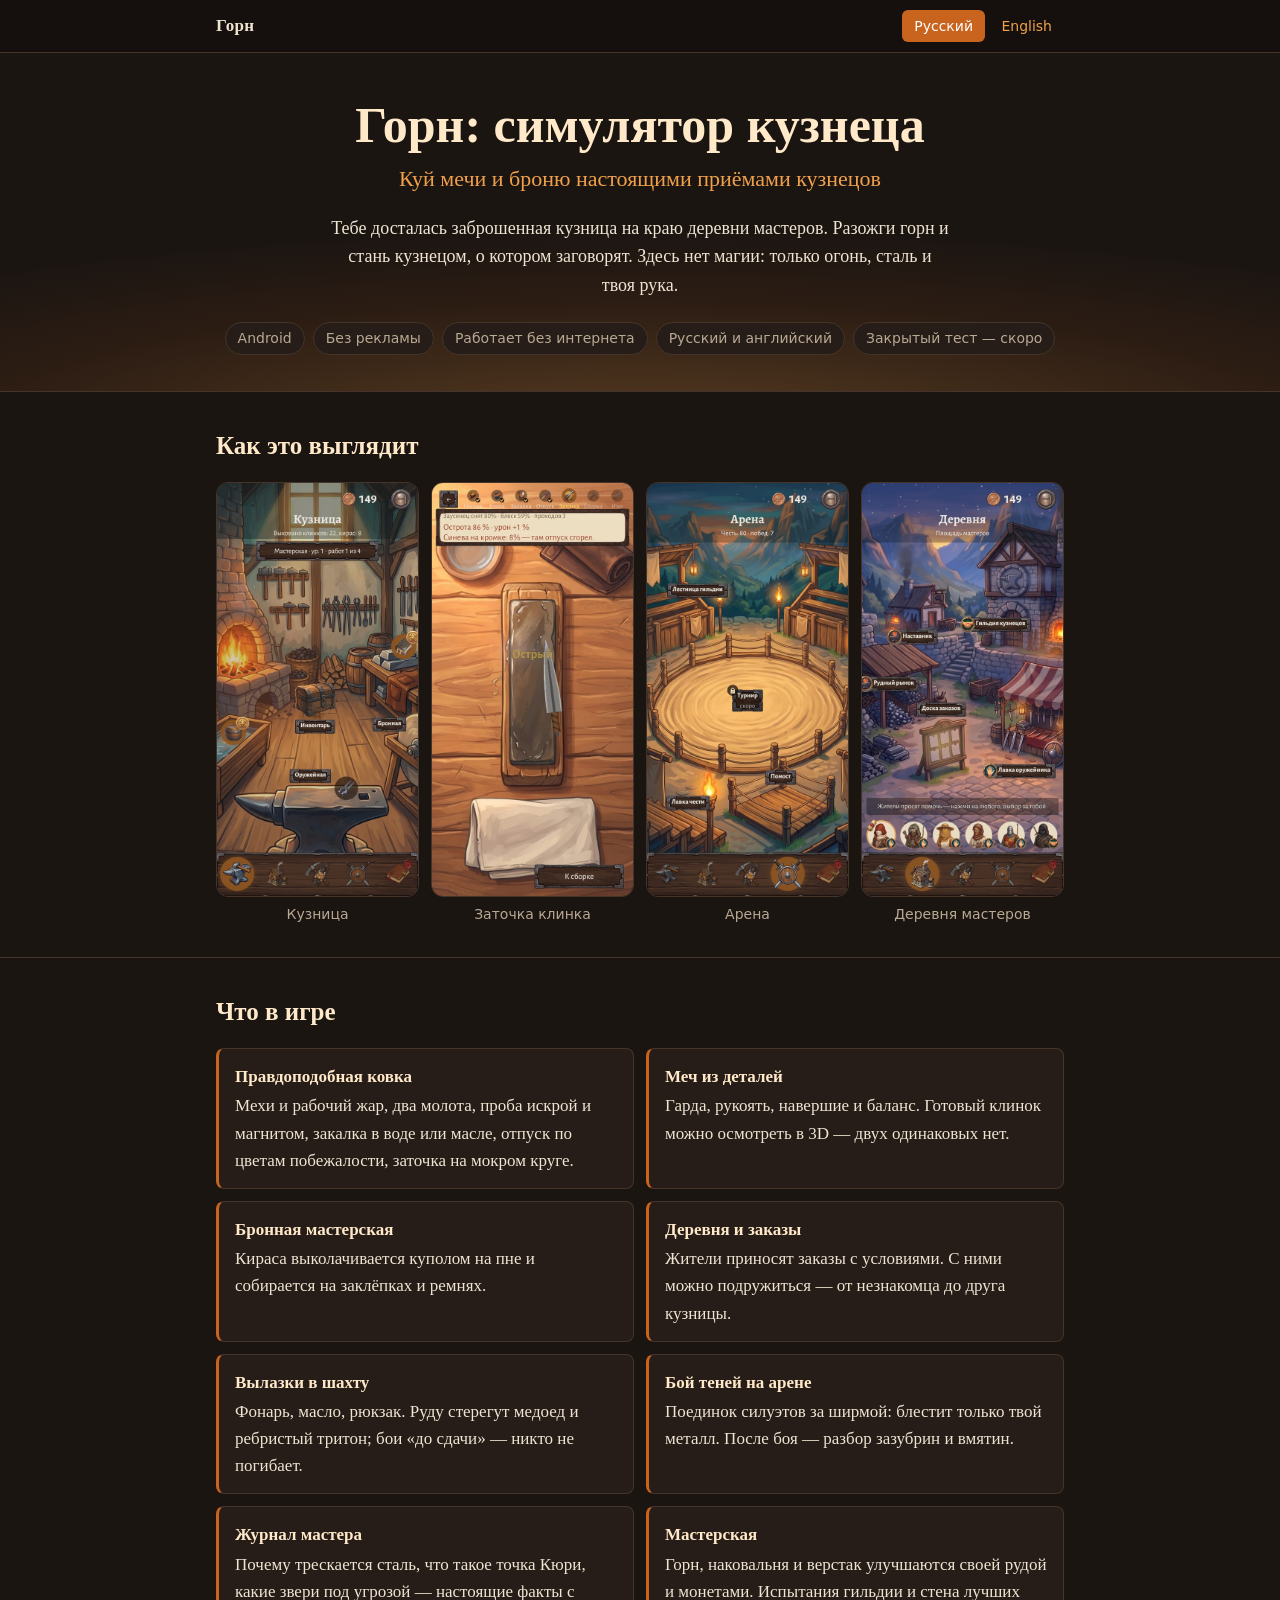
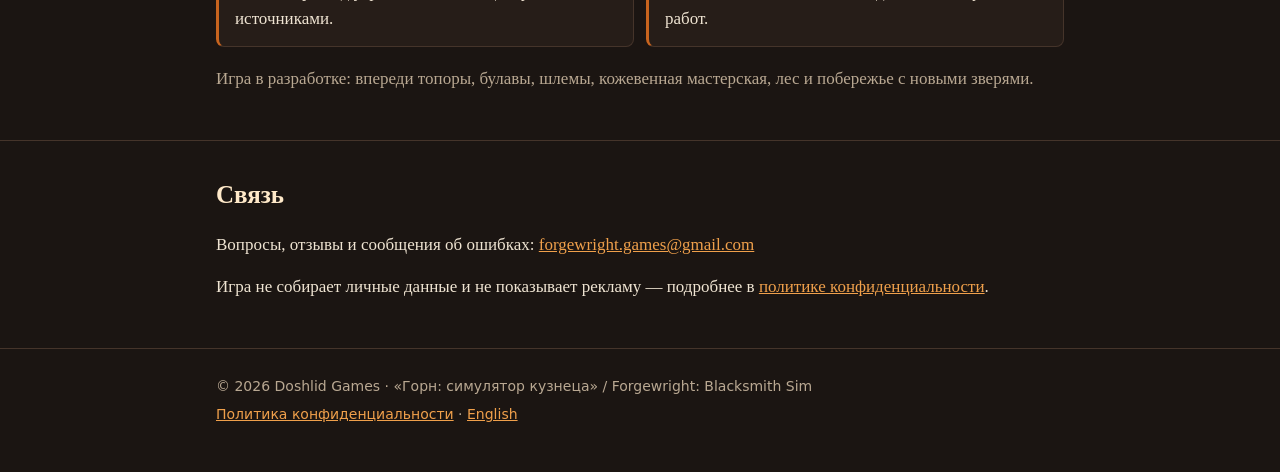
==== index.html @ cf4591f7 "Сайт игры «Горн: симулятор кузнеца»: об игре и политика конфиденциальности (ru, en)" ====
<!doctype html>
<html lang="ru">
<head>
<meta charset="utf-8">
<meta name="viewport" content="width=device-width, initial-scale=1">
<title>Горн: симулятор кузнеца</title>
<meta name="description" content="Куй мечи и броню настоящими приёмами кузнецов: закалка, заточка, шахта, арена.">
<link rel="alternate" hreflang="en" href="en/">
<link rel="stylesheet" href="style.css">
</head>
<body>

<header class="top">
  <div class="wrap">
    <a class="brand" href="./">Горн</a>
    <nav class="lang" aria-label="Язык"><span>Русский</span> <a href="en/" lang="en">English</a></nav>
  </div>
</header>

<main>
  <div class="hero">
    <div class="wrap">
      <h1>Горн: симулятор кузнеца</h1>
      <p class="sub">Куй мечи и броню настоящими приёмами кузнецов</p>
      <p class="lead">Тебе досталась заброшенная кузница на краю деревни мастеров. Разожги горн и стань кузнецом,
        о котором заговорят. Здесь нет магии: только огонь, сталь и твоя рука.</p>
      <ul class="badges">
        <li>Android</li>
        <li>Без рекламы</li>
        <li>Работает без интернета</li>
        <li>Русский и английский</li>
        <li>Закрытый тест — скоро</li>
      </ul>
    </div>
  </div>

  <section>
    <div class="wrap">
      <h2>Как это выглядит</h2>
      <div class="shots">
        <figure><img src="img/forge.jpg" width="540" height="1110" alt="Кузница: горн, наковальня, сундук с изделиями"><figcaption>Кузница</figcaption></figure>
        <figure><img src="img/sharpen.jpg" width="540" height="1110" loading="lazy" alt="Доводка клинка на камне"><figcaption>Заточка клинка</figcaption></figure>
        <figure><img src="img/arena.jpg" width="540" height="1110" loading="lazy" alt="Арена вечером: помост и лестница гильдии"><figcaption>Арена</figcaption></figure>
        <figure><img src="img/village.jpg" width="540" height="1110" loading="lazy" alt="Площадь деревни мастеров вечером"><figcaption>Деревня мастеров</figcaption></figure>
      </div>
    </div>
  </section>

  <section>
    <div class="wrap">
      <h2>Что в игре</h2>
      <ul class="features">
        <li><b>Правдоподобная ковка</b>Мехи и рабочий жар, два молота, проба искрой и магнитом, закалка в воде или масле,
          отпуск по цветам побежалости, заточка на мокром круге.</li>
        <li><b>Меч из деталей</b>Гарда, рукоять, навершие и баланс. Готовый клинок можно осмотреть в 3D — двух одинаковых нет.</li>
        <li><b>Бронная мастерская</b>Кираса выколачивается куполом на пне и собирается на заклёпках и ремнях.</li>
        <li><b>Деревня и заказы</b>Жители приносят заказы с условиями. С ними можно подружиться — от незнакомца до друга кузницы.</li>
        <li><b>Вылазки в шахту</b>Фонарь, масло, рюкзак. Руду стерегут медоед и ребристый тритон; бои «до сдачи» — никто не погибает.</li>
        <li><b>Бой теней на арене</b>Поединок силуэтов за ширмой: блестит только твой металл. После боя — разбор зазубрин и вмятин.</li>
        <li><b>Журнал мастера</b>Почему трескается сталь, что такое точка Кюри, какие звери под угрозой — настоящие факты с источниками.</li>
        <li><b>Мастерская</b>Горн, наковальня и верстак улучшаются своей рудой и монетами. Испытания гильдии и стена лучших работ.</li>
      </ul>
      <p class="muted" style="margin-top:18px">Игра в разработке: впереди топоры, булавы, шлемы, кожевенная мастерская, лес и побережье с новыми зверями.</p>
    </div>
  </section>

  <section>
    <div class="wrap">
      <h2>Связь</h2>
      <p>Вопросы, отзывы и сообщения об ошибках: <a href="mailto:forgewright.games@gmail.com">forgewright.games@gmail.com</a></p>
      <p>Игра не собирает личные данные и не показывает рекламу — подробнее в
        <a href="privacy.html">политике конфиденциальности</a>.</p>
    </div>
  </section>
</main>

<footer>
  <div class="wrap">
    <p>© 2026 Doshlid Games · «Горн: симулятор кузнеца» / Forgewright: Blacksmith Sim</p>
    <p><a href="privacy.html">Политика конфиденциальности</a> · <a href="en/" lang="en">English</a></p>
  </div>
</footer>

</body>
</html>
---- style.css ----
/* Сайт игры «Горн: симулятор кузнеца» / Forgewright. Без внешних шрифтов, скриптов и счётчиков. */
:root {
  --bg: #1b1512;
  --panel: #261d18;
  --line: #45342a;
  --text: #efe4d2;
  --muted: #b9a892;
  --ember: #f0a04b;
  --ember-deep: #c8641e;
  --paper: #ead9bb;
  --ink: #2b2019;
}

* { box-sizing: border-box; }

html { -webkit-text-size-adjust: 100%; }

body {
  margin: 0;
  background: var(--bg);
  color: var(--text);
  font: 17px/1.6 Georgia, "Times New Roman", "PT Serif", serif;
}

a { color: var(--ember); }
a:hover, a:focus { color: #ffc27a; }

.wrap { max-width: 880px; margin: 0 auto; padding: 0 16px; }

/* шапка */
.top { border-bottom: 1px solid var(--line); background: #15100d; }
.top .wrap { display: flex; align-items: center; justify-content: space-between; gap: 12px; min-height: 52px; }
.brand { color: var(--text); text-decoration: none; font-weight: bold; letter-spacing: .02em; }
.lang { font: 14px/1 system-ui, -apple-system, "Segoe UI", Roboto, sans-serif; white-space: nowrap; }
.lang a, .lang span { display: inline-block; padding: 9px 12px; border-radius: 6px; text-decoration: none; }
.lang span { background: var(--ember-deep); color: #fff; }

/* первый экран */
.hero {
  padding: 44px 0 36px;
  background:
    radial-gradient(120% 90% at 50% 115%, rgba(240, 160, 75, .30), rgba(200, 100, 30, .10) 45%, transparent 70%),
    var(--bg);
  text-align: center;
}
.hero h1 { margin: 0 0 6px; font-size: clamp(30px, 8vw, 50px); line-height: 1.15; color: #ffe9c9; text-wrap: balance; }
.hero .sub { margin: 0 0 18px; color: var(--ember); font-size: clamp(17px, 4.6vw, 22px); }
.hero .lead { max-width: 620px; margin: 0 auto 22px; font-size: 18px; }
.badges { display: flex; flex-wrap: wrap; justify-content: center; gap: 8px; margin: 0; padding: 0; list-style: none;
  font: 14px/1.2 system-ui, -apple-system, "Segoe UI", Roboto, sans-serif; }
.badges li { padding: 7px 12px; border: 1px solid var(--line); border-radius: 999px; background: var(--panel); color: var(--muted); }

/* разделы */
section { padding: 34px 0; border-top: 1px solid var(--line); }
h2 { margin: 0 0 16px; font-size: 25px; color: #ffe9c9; }
h3 { margin: 26px 0 8px; font-size: 19px; color: var(--ember); }
p { margin: 0 0 14px; }
.muted { color: var(--muted); }

/* скриншоты: лента с прокруткой на телефоне, сетка на широком экране */
.shots { display: flex; gap: 12px; margin: 0 -16px; padding: 4px 16px 14px; overflow-x: auto; scroll-snap-type: x mandatory;
  -webkit-overflow-scrolling: touch; }
.shots figure { flex: 0 0 62%; max-width: 250px; margin: 0; scroll-snap-align: center; }
.shots img { display: block; width: 100%; height: auto; border: 1px solid var(--line); border-radius: 12px; background: var(--panel); }
.shots figcaption { margin-top: 8px; text-align: center; color: var(--muted);
  font: 14px/1.3 system-ui, -apple-system, "Segoe UI", Roboto, sans-serif; }
@media (min-width: 760px) {
  .shots { display: grid; grid-template-columns: repeat(4, 1fr); margin: 0; padding: 0; overflow: visible; }
  .shots figure { max-width: none; }
}

/* что в игре */
.features { display: grid; gap: 12px; margin: 0; padding: 0; list-style: none; }
@media (min-width: 640px) { .features { grid-template-columns: 1fr 1fr; } }
.features li { padding: 14px 16px; border: 1px solid var(--line); border-left: 3px solid var(--ember-deep); border-radius: 8px; background: var(--panel); }
.features b { display: block; margin-bottom: 2px; color: #ffe9c9; }

/* незаполненные поля — чтобы их нельзя было не заметить */
.todo { padding: 1px 6px; border: 1px dashed #b3261e; border-radius: 4px; background: #ffe08a; color: #7a1410; font-weight: bold;
  font-family: system-ui, -apple-system, "Segoe UI", Roboto, sans-serif; }

/* политика — лист пергамента */
.paper { margin: 26px 0; padding: 22px 20px 26px; border-radius: 10px; background: var(--paper); color: var(--ink); }
.paper h1 { margin: 0 0 14px; font-size: clamp(24px, 6vw, 32px); line-height: 1.2; }
.paper h2 { margin: 26px 0 8px; font-size: 20px; color: #6a2f0c; }
.paper a { color: #8a3a08; }
.paper ul { margin: 0 0 14px; padding-left: 22px; }
.paper .meta { margin: 0 0 18px; padding: 12px 14px; border-left: 3px solid #b0652a; background: rgba(120, 70, 20, .10); }
.paper .meta p { margin: 0 0 4px; }

footer { padding: 26px 0 40px; border-top: 1px solid var(--line); color: var(--muted);
  font: 14px/1.6 system-ui, -apple-system, "Segoe UI", Roboto, sans-serif; }
footer p { margin: 0 0 6px; }
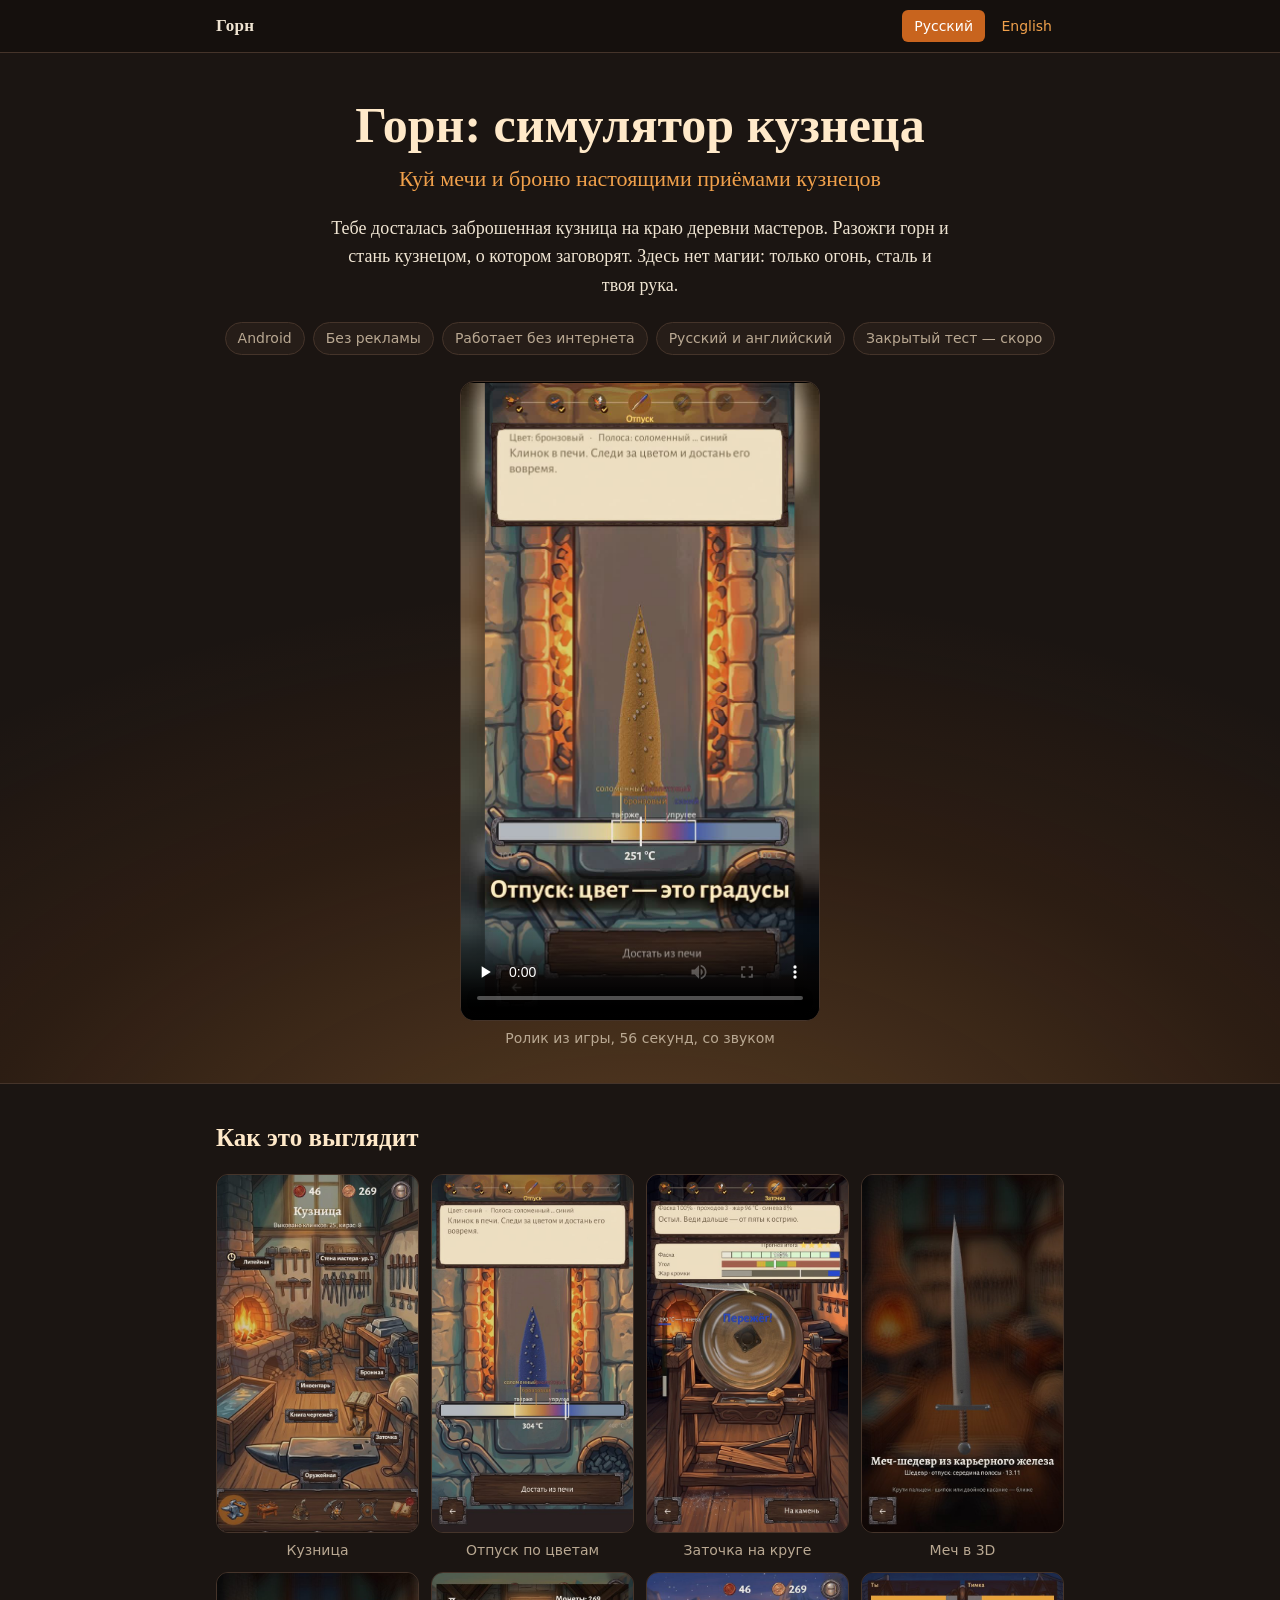
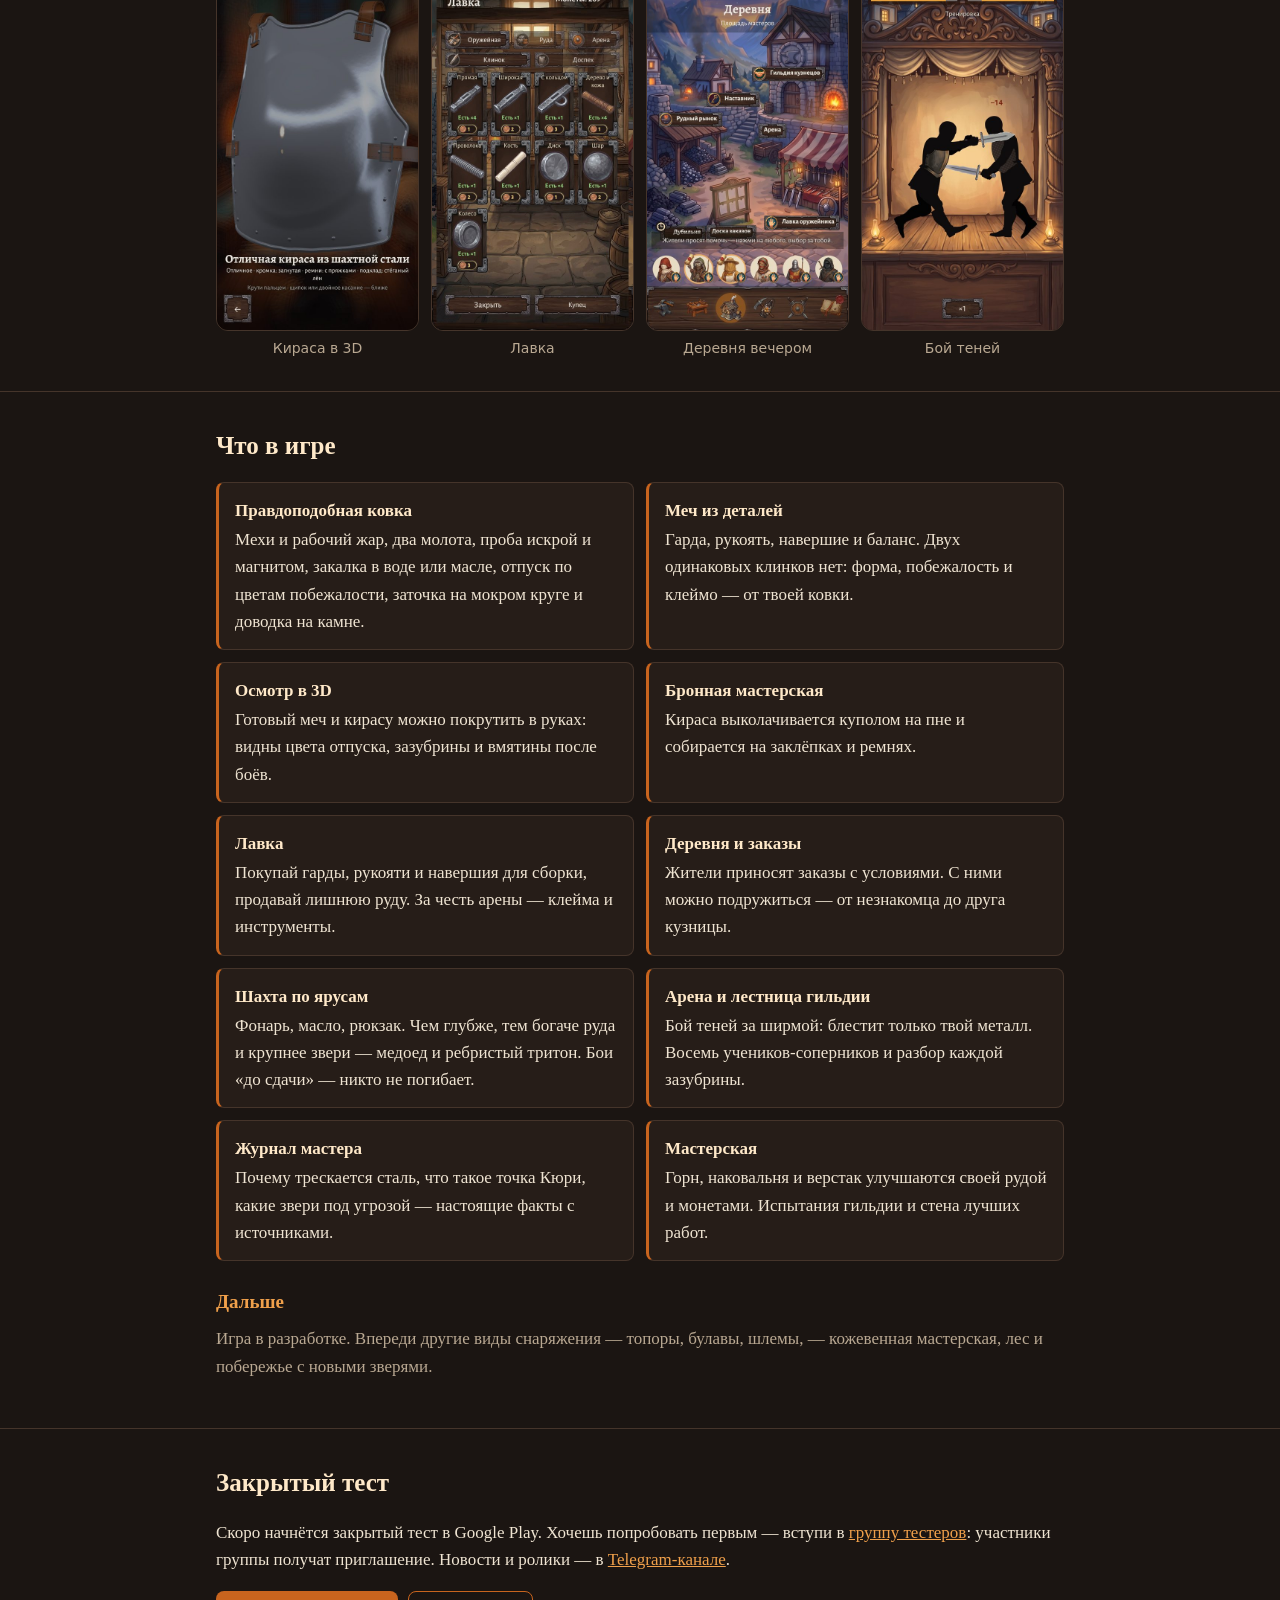
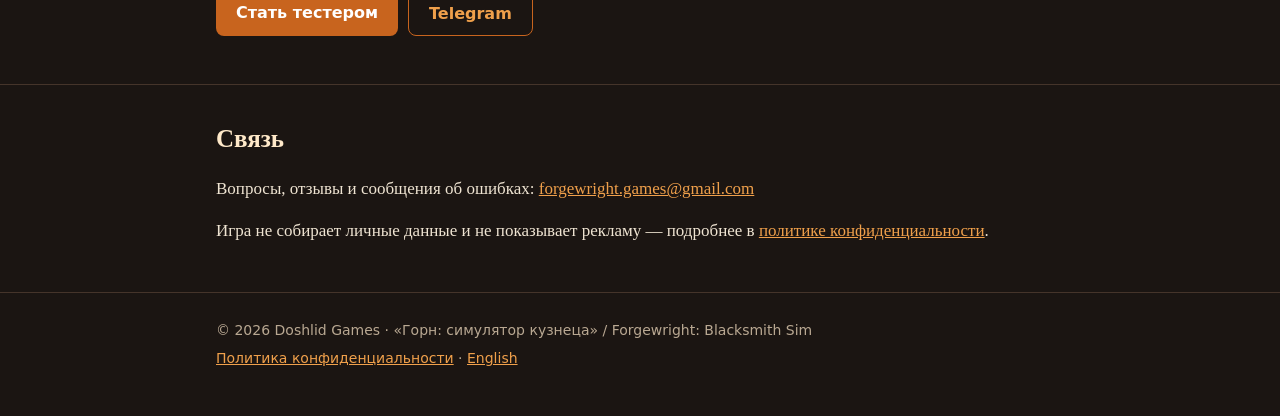
==== commit 87b9105e: "Ролик из игры (ru/en) с постером, новые скриншоты, обновлено «Что в игре», «Дальше» и приглашение в " ====
--- a/index.html
+++ b/index.html
@@ -31,6 +31,13 @@
         <li>Русский и английский</li>
         <li>Закрытый тест — скоро</li>
       </ul>
+      <figure class="trailer">
+        <video controls preload="none" playsinline poster="img/poster.jpg" width="720" height="1280">
+          <source src="video/forgewright_ru.mp4" type="video/mp4">
+          Браузер не показывает видео — <a href="video/forgewright_ru.mp4">скачайте ролик</a>.
+        </video>
+        <figcaption>Ролик из игры, 56 секунд, со звуком</figcaption>
+      </figure>
     </div>
   </div>
 
@@ -38,10 +45,14 @@
     <div class="wrap">
       <h2>Как это выглядит</h2>
       <div class="shots">
-        <figure><img src="img/forge.jpg" width="540" height="1110" alt="Кузница: горн, наковальня, сундук с изделиями"><figcaption>Кузница</figcaption></figure>
-        <figure><img src="img/sharpen.jpg" width="540" height="1110" loading="lazy" alt="Доводка клинка на камне"><figcaption>Заточка клинка</figcaption></figure>
-        <figure><img src="img/arena.jpg" width="540" height="1110" loading="lazy" alt="Арена вечером: помост и лестница гильдии"><figcaption>Арена</figcaption></figure>
-        <figure><img src="img/village.jpg" width="540" height="1110" loading="lazy" alt="Площадь деревни мастеров вечером"><figcaption>Деревня мастеров</figcaption></figure>
+        <figure><img src="img/forge.jpg" width="540" height="960" alt="Кузница третьего уровня: горн, наковальня, сундук с изделиями"><figcaption>Кузница</figcaption></figure>
+        <figure><img src="img/temper.jpg" width="540" height="960" loading="lazy" alt="Отпуск клинка: цвета побежалости от соломенного до синего"><figcaption>Отпуск по цветам</figcaption></figure>
+        <figure><img src="img/sharpen.jpg" width="540" height="960" loading="lazy" alt="Заточка на мокром круге, веер искр"><figcaption>Заточка на круге</figcaption></figure>
+        <figure><img src="img/sword3d.jpg" width="540" height="960" loading="lazy" alt="Готовый меч в 3D-осмотре"><figcaption>Меч в 3D</figcaption></figure>
+        <figure><img src="img/cuirass3d.jpg" width="540" height="960" loading="lazy" alt="Кираса в 3D-осмотре"><figcaption>Кираса в 3D</figcaption></figure>
+        <figure><img src="img/shop.jpg" width="540" height="960" loading="lazy" alt="Лавка оружейника: детали меча с ценами"><figcaption>Лавка</figcaption></figure>
+        <figure><img src="img/village.jpg" width="540" height="960" loading="lazy" alt="Площадь деревни мастеров вечером"><figcaption>Деревня вечером</figcaption></figure>
+        <figure><img src="img/arena.jpg" width="540" height="960" loading="lazy" alt="Бой теней на арене: два силуэта за ширмой"><figcaption>Бой теней</figcaption></figure>
       </div>
     </div>
   </section>
@@ -51,16 +62,32 @@
       <h2>Что в игре</h2>
       <ul class="features">
         <li><b>Правдоподобная ковка</b>Мехи и рабочий жар, два молота, проба искрой и магнитом, закалка в воде или масле,
-          отпуск по цветам побежалости, заточка на мокром круге.</li>
-        <li><b>Меч из деталей</b>Гарда, рукоять, навершие и баланс. Готовый клинок можно осмотреть в 3D — двух одинаковых нет.</li>
+          отпуск по цветам побежалости, заточка на мокром круге и доводка на камне.</li>
+        <li><b>Меч из деталей</b>Гарда, рукоять, навершие и баланс. Двух одинаковых клинков нет: форма, побежалость и клеймо — от твоей ковки.</li>
+        <li><b>Осмотр в 3D</b>Готовый меч и кирасу можно покрутить в руках: видны цвета отпуска, зазубрины и вмятины после боёв.</li>
         <li><b>Бронная мастерская</b>Кираса выколачивается куполом на пне и собирается на заклёпках и ремнях.</li>
+        <li><b>Лавка</b>Покупай гарды, рукояти и навершия для сборки, продавай лишнюю руду. За честь арены — клейма и инструменты.</li>
         <li><b>Деревня и заказы</b>Жители приносят заказы с условиями. С ними можно подружиться — от незнакомца до друга кузницы.</li>
-        <li><b>Вылазки в шахту</b>Фонарь, масло, рюкзак. Руду стерегут медоед и ребристый тритон; бои «до сдачи» — никто не погибает.</li>
-        <li><b>Бой теней на арене</b>Поединок силуэтов за ширмой: блестит только твой металл. После боя — разбор зазубрин и вмятин.</li>
+        <li><b>Шахта по ярусам</b>Фонарь, масло, рюкзак. Чем глубже, тем богаче руда и крупнее звери — медоед и ребристый тритон.
+          Бои «до сдачи» — никто не погибает.</li>
+        <li><b>Арена и лестница гильдии</b>Бой теней за ширмой: блестит только твой металл. Восемь учеников-соперников и разбор каждой зазубрины.</li>
         <li><b>Журнал мастера</b>Почему трескается сталь, что такое точка Кюри, какие звери под угрозой — настоящие факты с источниками.</li>
         <li><b>Мастерская</b>Горн, наковальня и верстак улучшаются своей рудой и монетами. Испытания гильдии и стена лучших работ.</li>
       </ul>
-      <p class="muted" style="margin-top:18px">Игра в разработке: впереди топоры, булавы, шлемы, кожевенная мастерская, лес и побережье с новыми зверями.</p>
+      <h3>Дальше</h3>
+      <p class="muted">Игра в разработке. Впереди другие виды снаряжения — топоры, булавы, шлемы, — кожевенная мастерская,
+        лес и побережье с новыми зверями.</p>
+    </div>
+  </section>
+
+  <section>
+    <div class="wrap">
+      <h2>Закрытый тест</h2>
+      <p>Скоро начнётся закрытый тест в Google Play. Хочешь попробовать первым — вступи в
+        <a href="https://groups.google.com/g/forgewright-testers">группу тестеров</a>: участники группы получат приглашение.
+        Новости и ролики — в <a href="https://t.me/forgewright_game">Telegram-канале</a>.</p>
+      <p class="cta"><a class="btn" href="https://groups.google.com/g/forgewright-testers">Стать тестером</a>
+        <a class="btn ghost" href="https://t.me/forgewright_game">Telegram</a></p>
     </div>
   </section>
 
--- a/style.css
+++ b/style.css
@@ -69,6 +69,20 @@
   .shots figure { max-width: none; }
 }
 
+/* ролик: ширина телефона, по центру; файл грузится только по нажатию */
+.trailer { width: min(100%, 360px); margin: 26px auto 0; }
+.trailer video { display: block; width: 100%; height: auto; aspect-ratio: 9 / 16; border: 1px solid var(--line);
+  border-radius: 14px; background: #000; }
+.trailer figcaption { margin-top: 8px; color: var(--muted); font: 14px/1.3 system-ui, -apple-system, "Segoe UI", Roboto, sans-serif; }
+
+/* призыв */
+.cta { display: flex; flex-wrap: wrap; gap: 10px; margin-top: 18px; }
+.btn { display: inline-block; padding: 12px 20px; border-radius: 8px; background: var(--ember-deep); color: #fff; text-decoration: none;
+  font: bold 16px/1.2 system-ui, -apple-system, "Segoe UI", Roboto, sans-serif; }
+.btn:hover, .btn:focus { background: #e0782a; color: #fff; }
+.btn.ghost { background: transparent; border: 1px solid var(--ember-deep); color: var(--ember); }
+.btn.ghost:hover, .btn.ghost:focus { background: rgba(200, 100, 30, .18); color: #ffc27a; }
+
 /* что в игре */
 .features { display: grid; gap: 12px; margin: 0; padding: 0; list-style: none; }
 @media (min-width: 640px) { .features { grid-template-columns: 1fr 1fr; } }
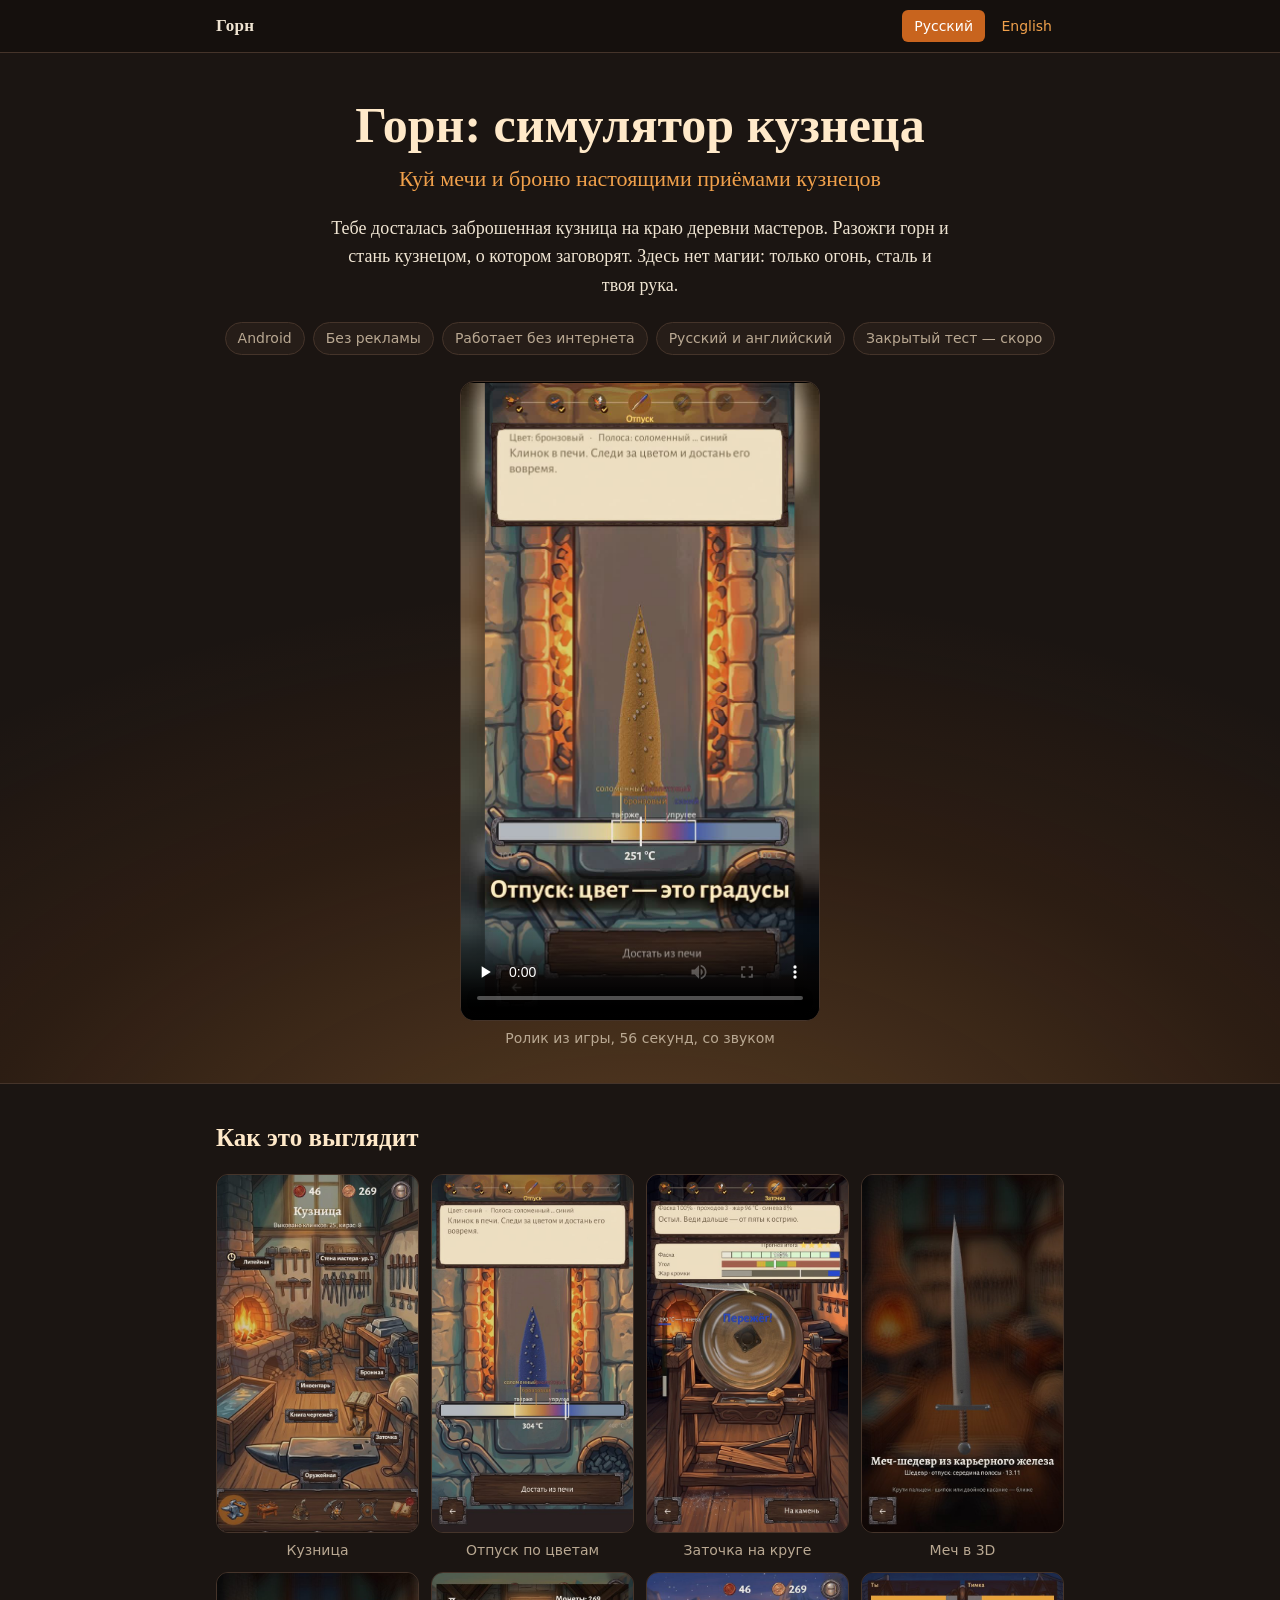
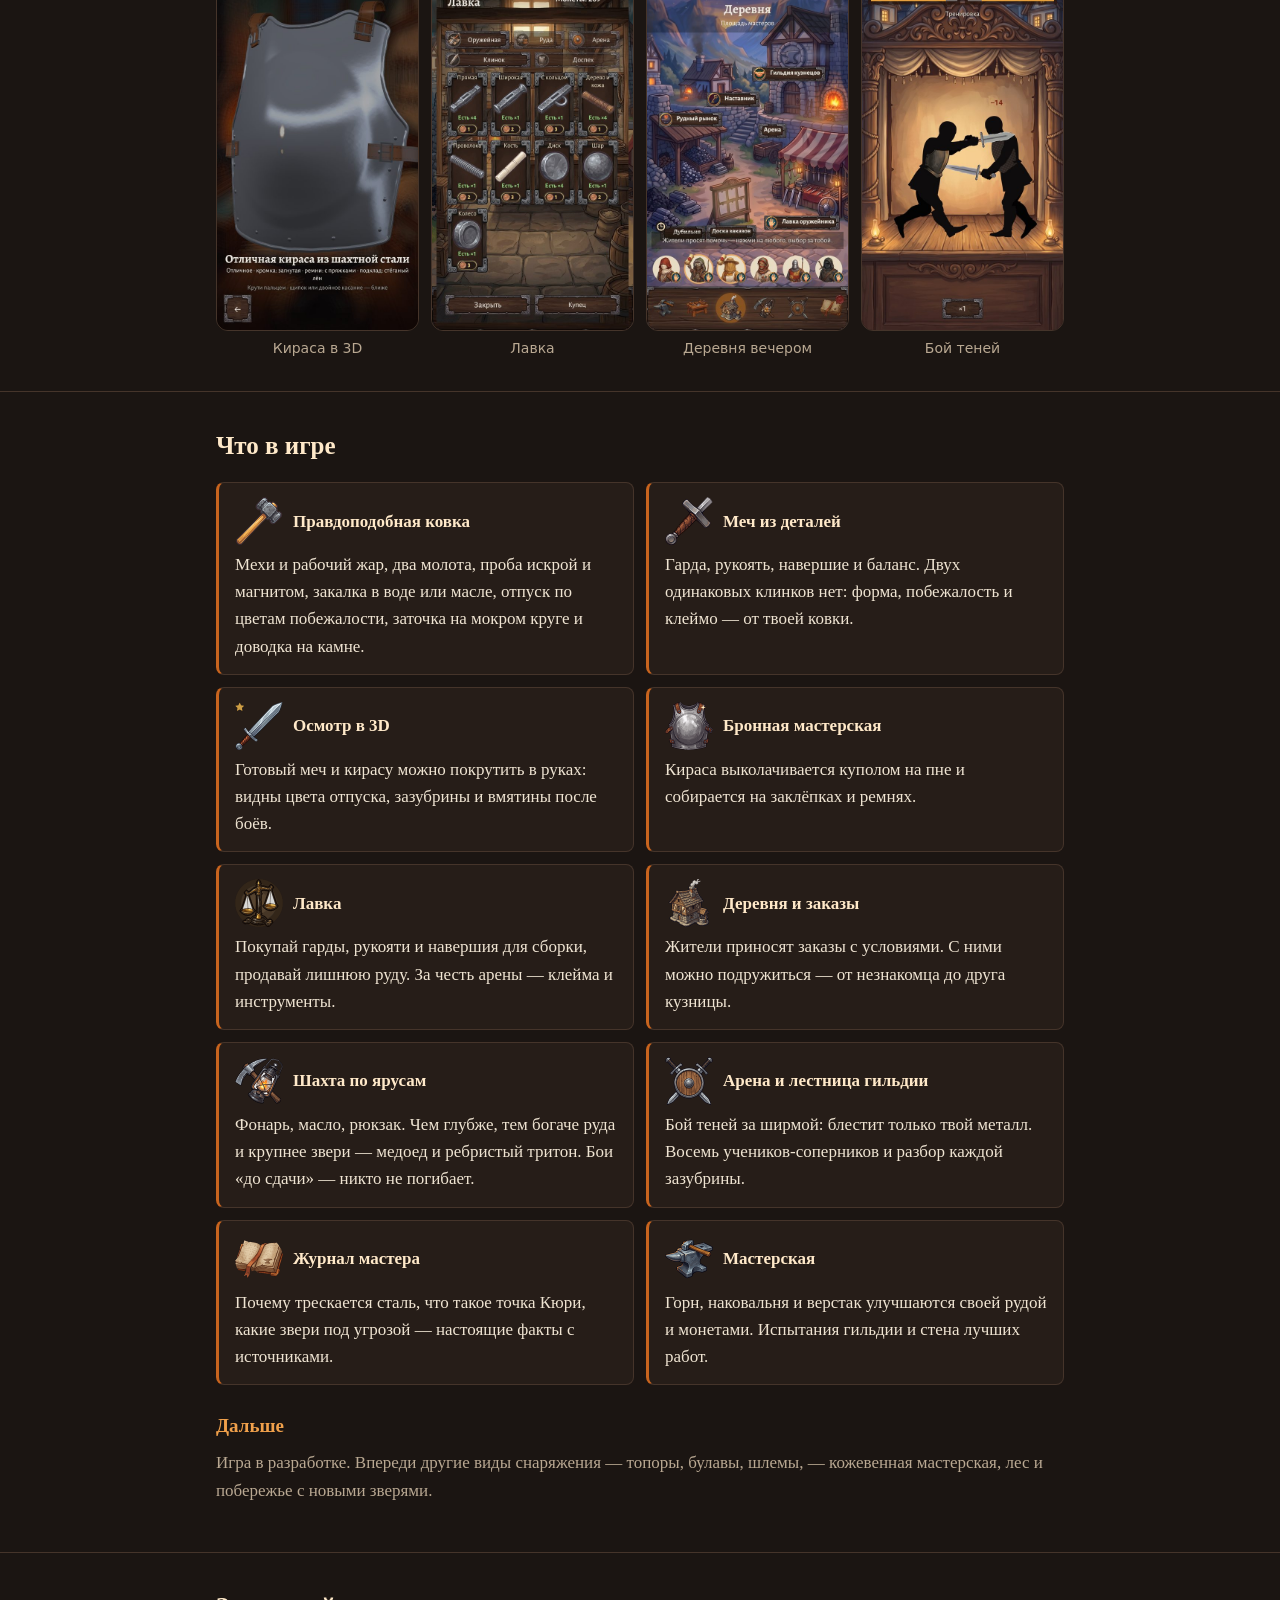
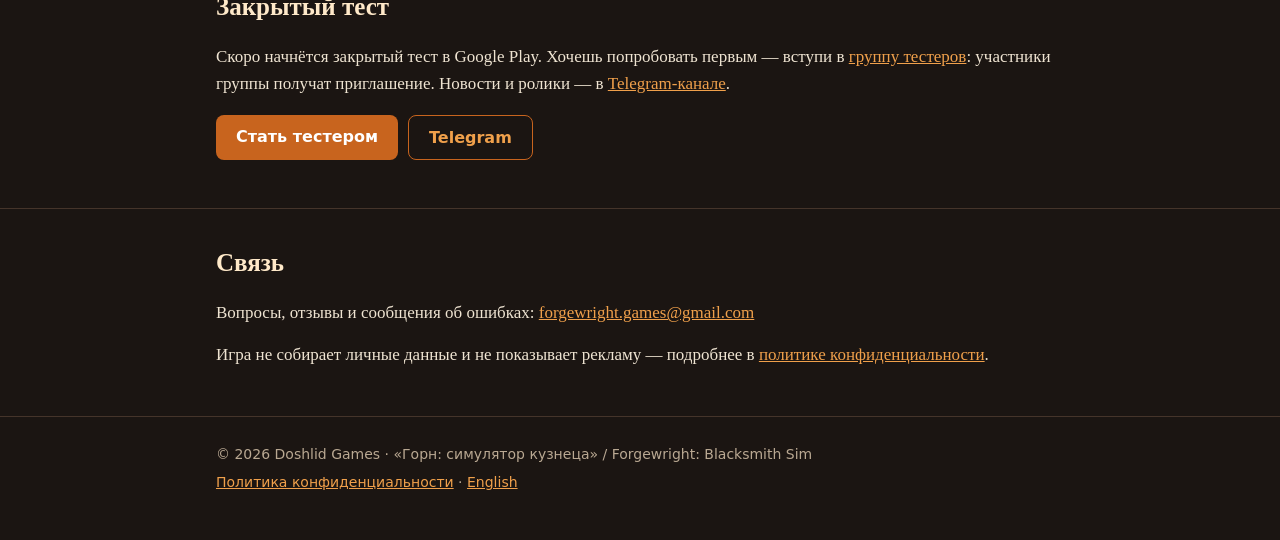
==== commit a53dff46: "Скриншоты увеличиваются по нажатию, иконки у карточек «Что в игре», фавиконка" ====
--- a/index.html
+++ b/index.html
@@ -6,6 +6,11 @@
 <title>Горн: симулятор кузнеца</title>
 <meta name="description" content="Куй мечи и броню настоящими приёмами кузнецов: закалка, заточка, шахта, арена.">
 <link rel="alternate" hreflang="en" href="en/">
+<link rel="icon" href="favicon.ico" sizes="16x16 32x32 48x48">
+<link rel="icon" type="image/png" sizes="32x32" href="favicon-32.png">
+<link rel="icon" type="image/png" sizes="192x192" href="favicon-192.png">
+<link rel="apple-touch-icon" href="apple-touch-icon.png">
+<meta name="theme-color" content="#1a1411">
 <link rel="stylesheet" href="style.css">
 </head>
 <body>
@@ -44,15 +49,55 @@
   <section>
     <div class="wrap">
       <h2>Как это выглядит</h2>
-      <div class="shots">
-        <figure><img src="img/forge.jpg" width="540" height="960" alt="Кузница третьего уровня: горн, наковальня, сундук с изделиями"><figcaption>Кузница</figcaption></figure>
-        <figure><img src="img/temper.jpg" width="540" height="960" loading="lazy" alt="Отпуск клинка: цвета побежалости от соломенного до синего"><figcaption>Отпуск по цветам</figcaption></figure>
-        <figure><img src="img/sharpen.jpg" width="540" height="960" loading="lazy" alt="Заточка на мокром круге, веер искр"><figcaption>Заточка на круге</figcaption></figure>
-        <figure><img src="img/sword3d.jpg" width="540" height="960" loading="lazy" alt="Готовый меч в 3D-осмотре"><figcaption>Меч в 3D</figcaption></figure>
-        <figure><img src="img/cuirass3d.jpg" width="540" height="960" loading="lazy" alt="Кираса в 3D-осмотре"><figcaption>Кираса в 3D</figcaption></figure>
-        <figure><img src="img/shop.jpg" width="540" height="960" loading="lazy" alt="Лавка оружейника: детали меча с ценами"><figcaption>Лавка</figcaption></figure>
-        <figure><img src="img/village.jpg" width="540" height="960" loading="lazy" alt="Площадь деревни мастеров вечером"><figcaption>Деревня вечером</figcaption></figure>
-        <figure><img src="img/arena.jpg" width="540" height="960" loading="lazy" alt="Бой теней на арене: два силуэта за ширмой"><figcaption>Бой теней</figcaption></figure>
+      <div class="shots" id="shots">
+        <figure><a class="zoom" href="#shot-forge" aria-label="Увеличить: Кузница"><img src="img/forge.jpg" width="540" height="960" alt="Кузница третьего уровня: горн, наковальня, сундук с изделиями"></a><figcaption>Кузница</figcaption></figure>
+        <figure><a class="zoom" href="#shot-temper" aria-label="Увеличить: Отпуск по цветам"><img src="img/temper.jpg" width="540" height="960" loading="lazy" alt="Отпуск клинка: цвета побежалости от соломенного до синего"></a><figcaption>Отпуск по цветам</figcaption></figure>
+        <figure><a class="zoom" href="#shot-sharpen" aria-label="Увеличить: Заточка на круге"><img src="img/sharpen.jpg" width="540" height="960" loading="lazy" alt="Заточка на мокром круге, веер искр"></a><figcaption>Заточка на круге</figcaption></figure>
+        <figure><a class="zoom" href="#shot-sword3d" aria-label="Увеличить: Меч в 3D"><img src="img/sword3d.jpg" width="540" height="960" loading="lazy" alt="Готовый меч в 3D-осмотре"></a><figcaption>Меч в 3D</figcaption></figure>
+        <figure><a class="zoom" href="#shot-cuirass3d" aria-label="Увеличить: Кираса в 3D"><img src="img/cuirass3d.jpg" width="540" height="960" loading="lazy" alt="Кираса в 3D-осмотре"></a><figcaption>Кираса в 3D</figcaption></figure>
+        <figure><a class="zoom" href="#shot-shop" aria-label="Увеличить: Лавка"><img src="img/shop.jpg" width="540" height="960" loading="lazy" alt="Лавка оружейника: детали меча с ценами"></a><figcaption>Лавка</figcaption></figure>
+        <figure><a class="zoom" href="#shot-village" aria-label="Увеличить: Деревня вечером"><img src="img/village.jpg" width="540" height="960" loading="lazy" alt="Площадь деревни мастеров вечером"></a><figcaption>Деревня вечером</figcaption></figure>
+        <figure><a class="zoom" href="#shot-arena" aria-label="Увеличить: Бой теней"><img src="img/arena.jpg" width="540" height="960" loading="lazy" alt="Бой теней на арене: два силуэта за ширмой"></a><figcaption>Бой теней</figcaption></figure>
+      </div>
+      <div class="lb" id="shot-forge" role="dialog" aria-label="Кузница">
+        <a class="lb-bg" href="#shots" aria-label="Закрыть" tabindex="-1"></a>
+        <img src="img/full/forge.jpg" width="1080" height="1920" loading="lazy" alt="Кузница третьего уровня: горн, наковальня, сундук с изделиями">
+        <a class="lb-x" href="#shots" aria-label="Закрыть">×</a>
+      </div>
+      <div class="lb" id="shot-temper" role="dialog" aria-label="Отпуск по цветам">
+        <a class="lb-bg" href="#shots" aria-label="Закрыть" tabindex="-1"></a>
+        <img src="img/full/temper.jpg" width="1080" height="1920" loading="lazy" alt="Отпуск клинка: цвета побежалости от соломенного до синего">
+        <a class="lb-x" href="#shots" aria-label="Закрыть">×</a>
+      </div>
+      <div class="lb" id="shot-sharpen" role="dialog" aria-label="Заточка на круге">
+        <a class="lb-bg" href="#shots" aria-label="Закрыть" tabindex="-1"></a>
+        <img src="img/full/sharpen.jpg" width="1080" height="1920" loading="lazy" alt="Заточка на мокром круге, веер искр">
+        <a class="lb-x" href="#shots" aria-label="Закрыть">×</a>
+      </div>
+      <div class="lb" id="shot-sword3d" role="dialog" aria-label="Меч в 3D">
+        <a class="lb-bg" href="#shots" aria-label="Закрыть" tabindex="-1"></a>
+        <img src="img/full/sword3d.jpg" width="1080" height="1920" loading="lazy" alt="Готовый меч в 3D-осмотре">
+        <a class="lb-x" href="#shots" aria-label="Закрыть">×</a>
+      </div>
+      <div class="lb" id="shot-cuirass3d" role="dialog" aria-label="Кираса в 3D">
+        <a class="lb-bg" href="#shots" aria-label="Закрыть" tabindex="-1"></a>
+        <img src="img/full/cuirass3d.jpg" width="1080" height="1920" loading="lazy" alt="Кираса в 3D-осмотре">
+        <a class="lb-x" href="#shots" aria-label="Закрыть">×</a>
+      </div>
+      <div class="lb" id="shot-shop" role="dialog" aria-label="Лавка">
+        <a class="lb-bg" href="#shots" aria-label="Закрыть" tabindex="-1"></a>
+        <img src="img/full/shop.jpg" width="1080" height="1920" loading="lazy" alt="Лавка оружейника: детали меча с ценами">
+        <a class="lb-x" href="#shots" aria-label="Закрыть">×</a>
+      </div>
+      <div class="lb" id="shot-village" role="dialog" aria-label="Деревня вечером">
+        <a class="lb-bg" href="#shots" aria-label="Закрыть" tabindex="-1"></a>
+        <img src="img/full/village.jpg" width="1080" height="1920" loading="lazy" alt="Площадь деревни мастеров вечером">
+        <a class="lb-x" href="#shots" aria-label="Закрыть">×</a>
+      </div>
+      <div class="lb" id="shot-arena" role="dialog" aria-label="Бой теней">
+        <a class="lb-bg" href="#shots" aria-label="Закрыть" tabindex="-1"></a>
+        <img src="img/full/arena.jpg" width="1080" height="1920" loading="lazy" alt="Бой теней на арене: два силуэта за ширмой">
+        <a class="lb-x" href="#shots" aria-label="Закрыть">×</a>
       </div>
     </div>
   </section>
@@ -61,18 +106,18 @@
     <div class="wrap">
       <h2>Что в игре</h2>
       <ul class="features">
-        <li><b>Правдоподобная ковка</b>Мехи и рабочий жар, два молота, проба искрой и магнитом, закалка в воде или масле,
+        <li><b><img class="ficon" src="img/icons/forging.png" width="48" height="48" alt="">Правдоподобная ковка</b>Мехи и рабочий жар, два молота, проба искрой и магнитом, закалка в воде или масле,
           отпуск по цветам побежалости, заточка на мокром круге и доводка на камне.</li>
-        <li><b>Меч из деталей</b>Гарда, рукоять, навершие и баланс. Двух одинаковых клинков нет: форма, побежалость и клеймо — от твоей ковки.</li>
-        <li><b>Осмотр в 3D</b>Готовый меч и кирасу можно покрутить в руках: видны цвета отпуска, зазубрины и вмятины после боёв.</li>
-        <li><b>Бронная мастерская</b>Кираса выколачивается куполом на пне и собирается на заклёпках и ремнях.</li>
-        <li><b>Лавка</b>Покупай гарды, рукояти и навершия для сборки, продавай лишнюю руду. За честь арены — клейма и инструменты.</li>
-        <li><b>Деревня и заказы</b>Жители приносят заказы с условиями. С ними можно подружиться — от незнакомца до друга кузницы.</li>
-        <li><b>Шахта по ярусам</b>Фонарь, масло, рюкзак. Чем глубже, тем богаче руда и крупнее звери — медоед и ребристый тритон.
+        <li><b><img class="ficon" src="img/icons/parts.png" width="48" height="48" alt="">Меч из деталей</b>Гарда, рукоять, навершие и баланс. Двух одинаковых клинков нет: форма, побежалость и клеймо — от твоей ковки.</li>
+        <li><b><img class="ficon" src="img/icons/inspect3d.png" width="48" height="48" alt="">Осмотр в 3D</b>Готовый меч и кирасу можно покрутить в руках: видны цвета отпуска, зазубрины и вмятины после боёв.</li>
+        <li><b><img class="ficon" src="img/icons/armor.png" width="48" height="48" alt="">Бронная мастерская</b>Кираса выколачивается куполом на пне и собирается на заклёпках и ремнях.</li>
+        <li><b><img class="ficon" src="img/icons/shop.png" width="48" height="48" alt="">Лавка</b>Покупай гарды, рукояти и навершия для сборки, продавай лишнюю руду. За честь арены — клейма и инструменты.</li>
+        <li><b><img class="ficon" src="img/icons/village.png" width="48" height="48" alt="">Деревня и заказы</b>Жители приносят заказы с условиями. С ними можно подружиться — от незнакомца до друга кузницы.</li>
+        <li><b><img class="ficon" src="img/icons/mine.png" width="48" height="48" alt="">Шахта по ярусам</b>Фонарь, масло, рюкзак. Чем глубже, тем богаче руда и крупнее звери — медоед и ребристый тритон.
           Бои «до сдачи» — никто не погибает.</li>
-        <li><b>Арена и лестница гильдии</b>Бой теней за ширмой: блестит только твой металл. Восемь учеников-соперников и разбор каждой зазубрины.</li>
-        <li><b>Журнал мастера</b>Почему трескается сталь, что такое точка Кюри, какие звери под угрозой — настоящие факты с источниками.</li>
-        <li><b>Мастерская</b>Горн, наковальня и верстак улучшаются своей рудой и монетами. Испытания гильдии и стена лучших работ.</li>
+        <li><b><img class="ficon" src="img/icons/arena.png" width="48" height="48" alt="">Арена и лестница гильдии</b>Бой теней за ширмой: блестит только твой металл. Восемь учеников-соперников и разбор каждой зазубрины.</li>
+        <li><b><img class="ficon" src="img/icons/journal.png" width="48" height="48" alt="">Журнал мастера</b>Почему трескается сталь, что такое точка Кюри, какие звери под угрозой — настоящие факты с источниками.</li>
+        <li><b><img class="ficon" src="img/icons/workshop.png" width="48" height="48" alt="">Мастерская</b>Горн, наковальня и верстак улучшаются своей рудой и монетами. Испытания гильдии и стена лучших работ.</li>
       </ul>
       <h3>Дальше</h3>
       <p class="muted">Игра в разработке. Впереди другие виды снаряжения — топоры, булавы, шлемы, — кожевенная мастерская,
--- a/style.css
+++ b/style.css
@@ -83,11 +83,27 @@
 .btn.ghost { background: transparent; border: 1px solid var(--ember-deep); color: var(--ember); }
 .btn.ghost:hover, .btn.ghost:focus { background: rgba(200, 100, 30, .18); color: #ffc27a; }
 
+/* увеличение скриншотов без скриптов: ссылка #shot-… открывает окно (:target), фон и крестик ведут на #shots */
+#shots { scroll-margin-top: 80px; }
+.zoom { display: block; border-radius: 12px; cursor: zoom-in; }
+.zoom:focus-visible { outline: 3px solid var(--ember); outline-offset: 3px; }
+.lb { display: none; position: fixed; inset: 0; z-index: 100; align-items: center; justify-content: center; padding: 12px; }
+.lb:target { display: flex; }
+.lb-bg { position: absolute; inset: 0; background: rgba(8, 6, 5, .92); cursor: zoom-out; }
+.lb img { position: relative; display: block; width: auto; height: auto; max-width: 100%; max-height: 92vh;
+  border: 1px solid var(--line); border-radius: 12px; background: var(--panel); box-shadow: 0 10px 40px rgba(0, 0, 0, .6);
+  pointer-events: none; /* нажатие по картинке проходит на фон и тоже закрывает */ }
+.lb-x { position: absolute; top: 10px; right: 12px; width: 48px; height: 48px; border-radius: 50%; background: rgba(38, 29, 24, .9);
+  border: 1px solid var(--line); color: #ffe9c9; text-align: center; text-decoration: none;
+  font: 32px/46px system-ui, -apple-system, "Segoe UI", Roboto, sans-serif; }
+.lb-x:hover, .lb-x:focus-visible { background: var(--ember-deep); color: #fff; outline: none; }
+
 /* что в игре */
 .features { display: grid; gap: 12px; margin: 0; padding: 0; list-style: none; }
 @media (min-width: 640px) { .features { grid-template-columns: 1fr 1fr; } }
 .features li { padding: 14px 16px; border: 1px solid var(--line); border-left: 3px solid var(--ember-deep); border-radius: 8px; background: var(--panel); }
-.features b { display: block; margin-bottom: 2px; color: #ffe9c9; }
+.features b { display: flex; align-items: center; gap: 10px; margin-bottom: 6px; color: #ffe9c9; }
+.ficon { flex: 0 0 48px; width: 48px; height: 48px; object-fit: contain; }
 
 /* незаполненные поля — чтобы их нельзя было не заметить */
 .todo { padding: 1px 6px; border: 1px dashed #b3261e; border-radius: 4px; background: #ffe08a; color: #7a1410; font-weight: bold;
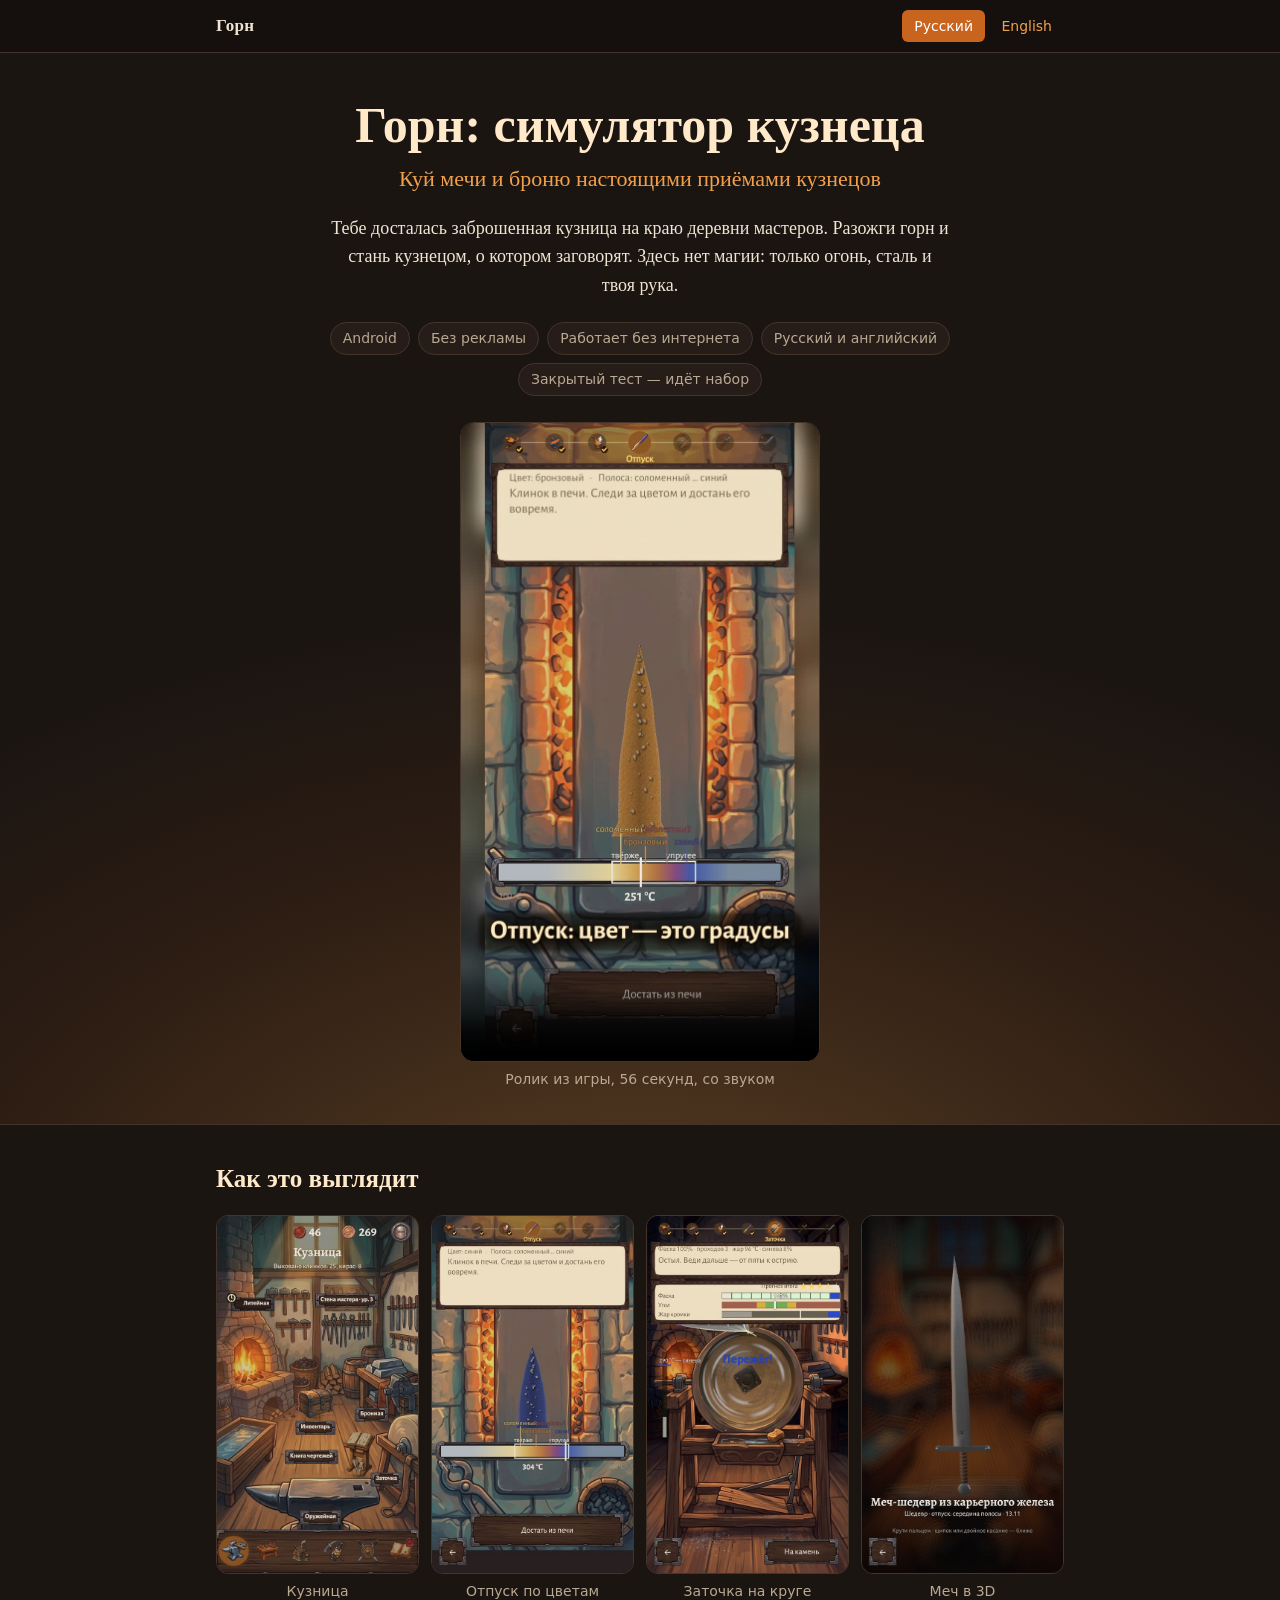
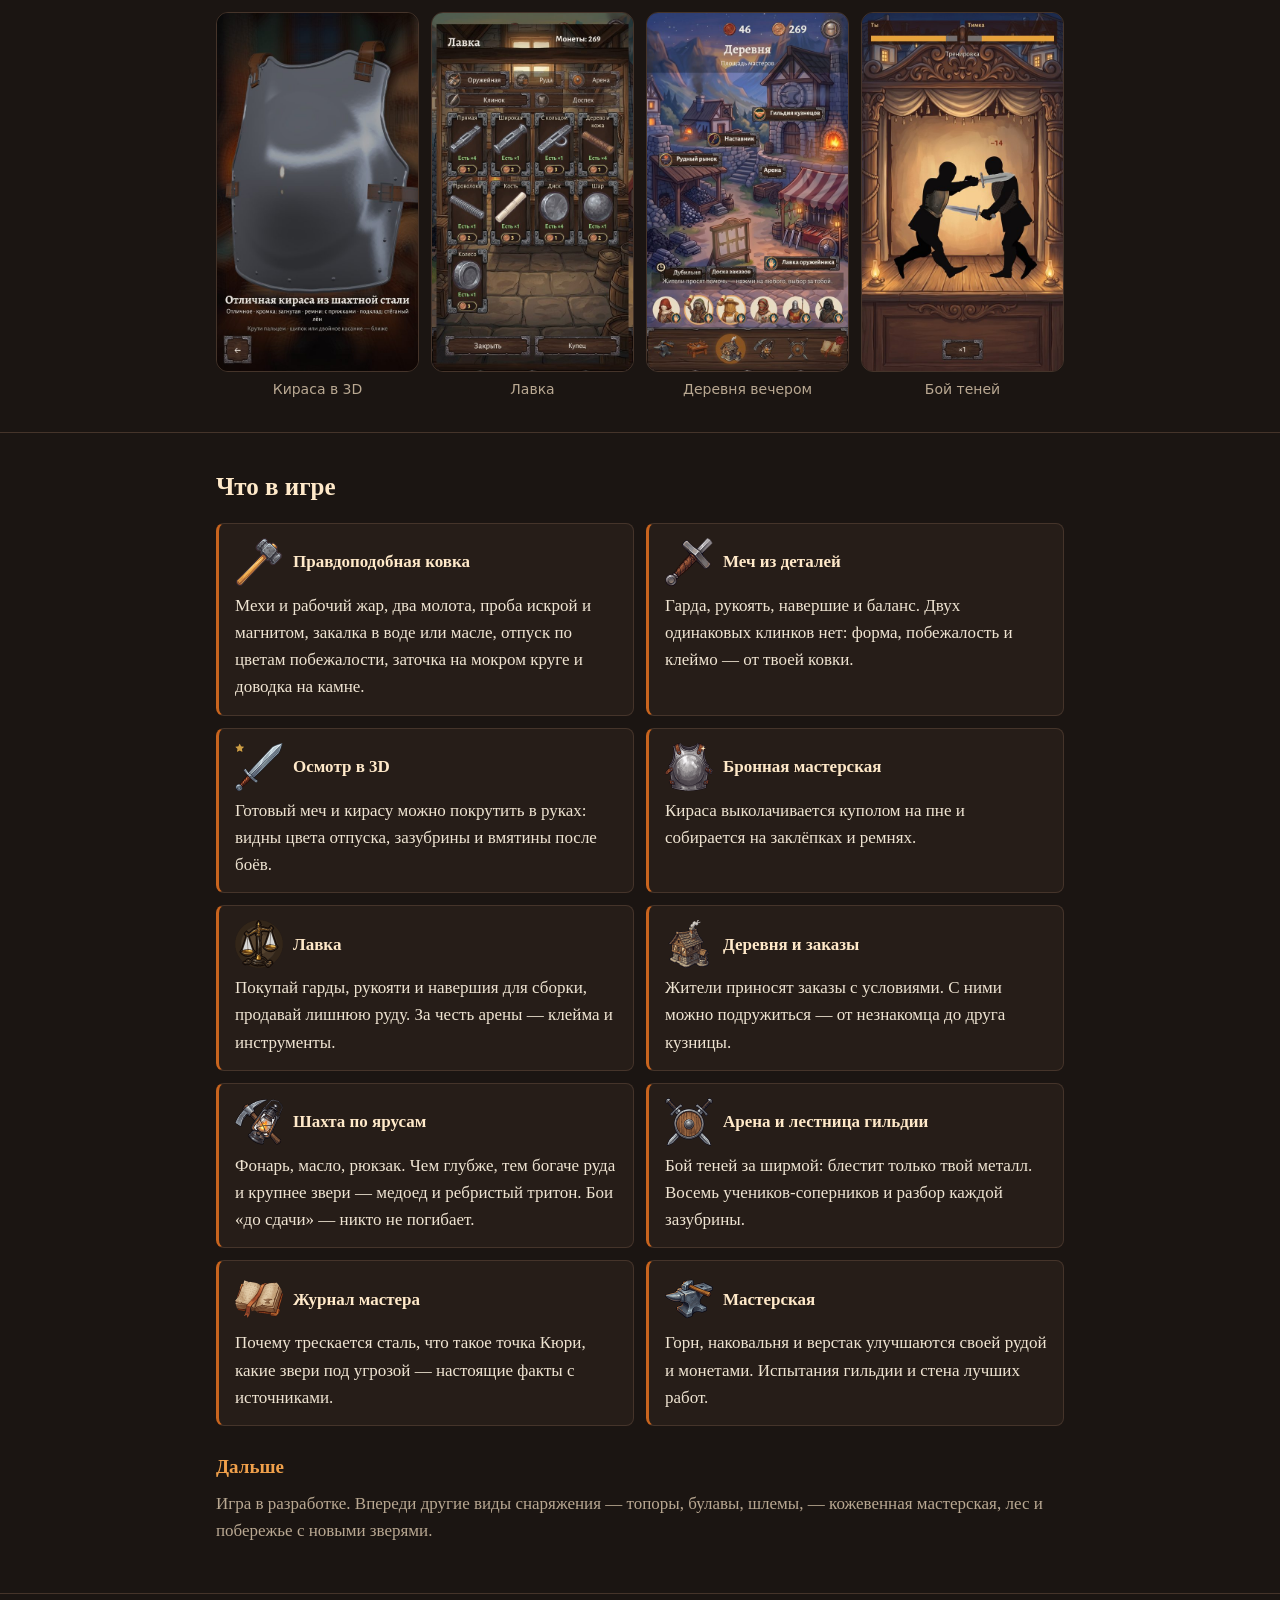
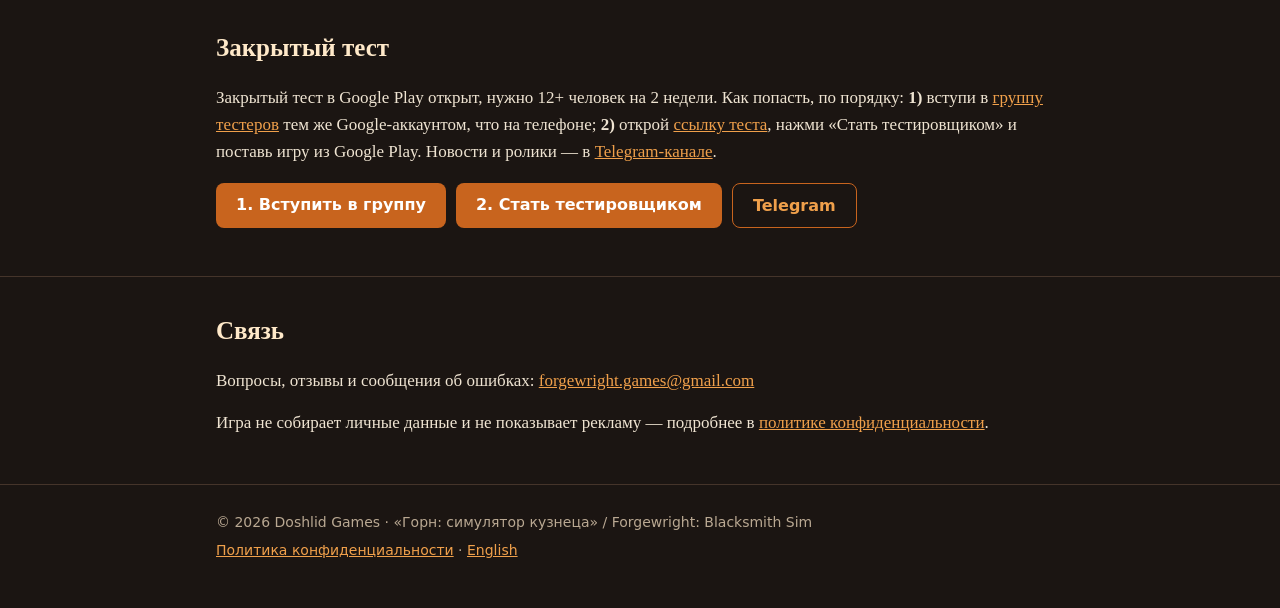
==== commit 1af2d85d: "Сайт: закрытый тест открыт — порядок входа (группа → ссылка теста), кнопки 1 и 2, бейдж «идёт набор»" ====
--- a/index.html
+++ b/index.html
@@ -34,7 +34,7 @@
         <li>Без рекламы</li>
         <li>Работает без интернета</li>
         <li>Русский и английский</li>
-        <li>Закрытый тест — скоро</li>
+        <li>Закрытый тест — идёт набор</li>
       </ul>
       <figure class="trailer">
         <video controls preload="none" playsinline poster="img/poster.jpg" width="720" height="1280">
@@ -59,44 +59,63 @@
         <figure><a class="zoom" href="#shot-village" aria-label="Увеличить: Деревня вечером"><img src="img/village.jpg" width="540" height="960" loading="lazy" alt="Площадь деревни мастеров вечером"></a><figcaption>Деревня вечером</figcaption></figure>
         <figure><a class="zoom" href="#shot-arena" aria-label="Увеличить: Бой теней"><img src="img/arena.jpg" width="540" height="960" loading="lazy" alt="Бой теней на арене: два силуэта за ширмой"></a><figcaption>Бой теней</figcaption></figure>
       </div>
-      <div class="lb" id="shot-forge" role="dialog" aria-label="Кузница">
-        <a class="lb-bg" href="#shots" aria-label="Закрыть" tabindex="-1"></a>
-        <img src="img/full/forge.jpg" width="1080" height="1920" loading="lazy" alt="Кузница третьего уровня: горн, наковальня, сундук с изделиями">
-        <a class="lb-x" href="#shots" aria-label="Закрыть">×</a>
-      </div>
-      <div class="lb" id="shot-temper" role="dialog" aria-label="Отпуск по цветам">
-        <a class="lb-bg" href="#shots" aria-label="Закрыть" tabindex="-1"></a>
-        <img src="img/full/temper.jpg" width="1080" height="1920" loading="lazy" alt="Отпуск клинка: цвета побежалости от соломенного до синего">
-        <a class="lb-x" href="#shots" aria-label="Закрыть">×</a>
-      </div>
-      <div class="lb" id="shot-sharpen" role="dialog" aria-label="Заточка на круге">
-        <a class="lb-bg" href="#shots" aria-label="Закрыть" tabindex="-1"></a>
-        <img src="img/full/sharpen.jpg" width="1080" height="1920" loading="lazy" alt="Заточка на мокром круге, веер искр">
-        <a class="lb-x" href="#shots" aria-label="Закрыть">×</a>
-      </div>
-      <div class="lb" id="shot-sword3d" role="dialog" aria-label="Меч в 3D">
-        <a class="lb-bg" href="#shots" aria-label="Закрыть" tabindex="-1"></a>
-        <img src="img/full/sword3d.jpg" width="1080" height="1920" loading="lazy" alt="Готовый меч в 3D-осмотре">
-        <a class="lb-x" href="#shots" aria-label="Закрыть">×</a>
-      </div>
-      <div class="lb" id="shot-cuirass3d" role="dialog" aria-label="Кираса в 3D">
-        <a class="lb-bg" href="#shots" aria-label="Закрыть" tabindex="-1"></a>
-        <img src="img/full/cuirass3d.jpg" width="1080" height="1920" loading="lazy" alt="Кираса в 3D-осмотре">
-        <a class="lb-x" href="#shots" aria-label="Закрыть">×</a>
-      </div>
-      <div class="lb" id="shot-shop" role="dialog" aria-label="Лавка">
-        <a class="lb-bg" href="#shots" aria-label="Закрыть" tabindex="-1"></a>
-        <img src="img/full/shop.jpg" width="1080" height="1920" loading="lazy" alt="Лавка оружейника: детали меча с ценами">
-        <a class="lb-x" href="#shots" aria-label="Закрыть">×</a>
-      </div>
-      <div class="lb" id="shot-village" role="dialog" aria-label="Деревня вечером">
-        <a class="lb-bg" href="#shots" aria-label="Закрыть" tabindex="-1"></a>
-        <img src="img/full/village.jpg" width="1080" height="1920" loading="lazy" alt="Площадь деревни мастеров вечером">
-        <a class="lb-x" href="#shots" aria-label="Закрыть">×</a>
-      </div>
-      <div class="lb" id="shot-arena" role="dialog" aria-label="Бой теней">
-        <a class="lb-bg" href="#shots" aria-label="Закрыть" tabindex="-1"></a>
-        <img src="img/full/arena.jpg" width="1080" height="1920" loading="lazy" alt="Бой теней на арене: два силуэта за ширмой">
+      <div class="lb" role="dialog" aria-label="Скриншоты">
+        <div class="lb-strip">
+          <figure class="slide" id="shot-forge" aria-label="Кузница (1 из 8)">
+            <a class="lb-bg" href="#shots" aria-label="Закрыть" tabindex="-1"></a>
+            <img src="img/full/forge.jpg" width="1080" height="1920" loading="lazy" alt="Кузница третьего уровня: горн, наковальня, сундук с изделиями">
+            <figcaption>Кузница · 1/8</figcaption>
+            <a class="lb-next" href="#shot-temper" aria-label="Следующий">›</a>
+          </figure>
+          <figure class="slide" id="shot-temper" aria-label="Отпуск по цветам (2 из 8)">
+            <a class="lb-bg" href="#shots" aria-label="Закрыть" tabindex="-1"></a>
+            <img src="img/full/temper.jpg" width="1080" height="1920" loading="lazy" alt="Отпуск клинка: цвета побежалости от соломенного до синего">
+            <figcaption>Отпуск по цветам · 2/8</figcaption>
+            <a class="lb-prev" href="#shot-forge" aria-label="Предыдущий">‹</a>
+            <a class="lb-next" href="#shot-sharpen" aria-label="Следующий">›</a>
+          </figure>
+          <figure class="slide" id="shot-sharpen" aria-label="Заточка на круге (3 из 8)">
+            <a class="lb-bg" href="#shots" aria-label="Закрыть" tabindex="-1"></a>
+            <img src="img/full/sharpen.jpg" width="1080" height="1920" loading="lazy" alt="Заточка на мокром круге, веер искр">
+            <figcaption>Заточка на круге · 3/8</figcaption>
+            <a class="lb-prev" href="#shot-temper" aria-label="Предыдущий">‹</a>
+            <a class="lb-next" href="#shot-sword3d" aria-label="Следующий">›</a>
+          </figure>
+          <figure class="slide" id="shot-sword3d" aria-label="Меч в 3D (4 из 8)">
+            <a class="lb-bg" href="#shots" aria-label="Закрыть" tabindex="-1"></a>
+            <img src="img/full/sword3d.jpg" width="1080" height="1920" loading="lazy" alt="Готовый меч в 3D-осмотре">
+            <figcaption>Меч в 3D · 4/8</figcaption>
+            <a class="lb-prev" href="#shot-sharpen" aria-label="Предыдущий">‹</a>
+            <a class="lb-next" href="#shot-cuirass3d" aria-label="Следующий">›</a>
+          </figure>
+          <figure class="slide" id="shot-cuirass3d" aria-label="Кираса в 3D (5 из 8)">
+            <a class="lb-bg" href="#shots" aria-label="Закрыть" tabindex="-1"></a>
+            <img src="img/full/cuirass3d.jpg" width="1080" height="1920" loading="lazy" alt="Кираса в 3D-осмотре">
+            <figcaption>Кираса в 3D · 5/8</figcaption>
+            <a class="lb-prev" href="#shot-sword3d" aria-label="Предыдущий">‹</a>
+            <a class="lb-next" href="#shot-shop" aria-label="Следующий">›</a>
+          </figure>
+          <figure class="slide" id="shot-shop" aria-label="Лавка (6 из 8)">
+            <a class="lb-bg" href="#shots" aria-label="Закрыть" tabindex="-1"></a>
+            <img src="img/full/shop.jpg" width="1080" height="1920" loading="lazy" alt="Лавка оружейника: детали меча с ценами">
+            <figcaption>Лавка · 6/8</figcaption>
+            <a class="lb-prev" href="#shot-cuirass3d" aria-label="Предыдущий">‹</a>
+            <a class="lb-next" href="#shot-village" aria-label="Следующий">›</a>
+          </figure>
+          <figure class="slide" id="shot-village" aria-label="Деревня вечером (7 из 8)">
+            <a class="lb-bg" href="#shots" aria-label="Закрыть" tabindex="-1"></a>
+            <img src="img/full/village.jpg" width="1080" height="1920" loading="lazy" alt="Площадь деревни мастеров вечером">
+            <figcaption>Деревня вечером · 7/8</figcaption>
+            <a class="lb-prev" href="#shot-shop" aria-label="Предыдущий">‹</a>
+            <a class="lb-next" href="#shot-arena" aria-label="Следующий">›</a>
+          </figure>
+          <figure class="slide" id="shot-arena" aria-label="Бой теней (8 из 8)">
+            <a class="lb-bg" href="#shots" aria-label="Закрыть" tabindex="-1"></a>
+            <img src="img/full/arena.jpg" width="1080" height="1920" loading="lazy" alt="Бой теней на арене: два силуэта за ширмой">
+            <figcaption>Бой теней · 8/8</figcaption>
+            <a class="lb-prev" href="#shot-village" aria-label="Предыдущий">‹</a>
+          </figure>
+        </div>
         <a class="lb-x" href="#shots" aria-label="Закрыть">×</a>
       </div>
     </div>
@@ -128,10 +147,12 @@
   <section>
     <div class="wrap">
       <h2>Закрытый тест</h2>
-      <p>Скоро начнётся закрытый тест в Google Play. Хочешь попробовать первым — вступи в
-        <a href="https://groups.google.com/g/forgewright-testers">группу тестеров</a>: участники группы получат приглашение.
-        Новости и ролики — в <a href="https://t.me/forgewright_game">Telegram-канале</a>.</p>
-      <p class="cta"><a class="btn" href="https://groups.google.com/g/forgewright-testers">Стать тестером</a>
+      <p>Закрытый тест в Google Play открыт, нужно 12+ человек на 2 недели. Как попасть, по порядку:
+        <b>1)</b> вступи в <a href="https://groups.google.com/g/forgewright-testers">группу тестеров</a> тем же Google-аккаунтом,
+        что на телефоне; <b>2)</b> открой <a href="https://play.google.com/apps/testing/com.doshlid.forgewright">ссылку теста</a>,
+        нажми «Стать тестировщиком» и поставь игру из Google Play. Новости и ролики — в <a href="https://t.me/forgewright_game">Telegram-канале</a>.</p>
+      <p class="cta"><a class="btn" href="https://groups.google.com/g/forgewright-testers">1. Вступить в группу</a>
+        <a class="btn" href="https://play.google.com/apps/testing/com.doshlid.forgewright">2. Стать тестировщиком</a>
         <a class="btn ghost" href="https://t.me/forgewright_game">Telegram</a></p>
     </div>
   </section>
@@ -153,5 +174,30 @@
   </div>
 </footer>
 
+<script>
+/* Окно скриншотов (работает и без скрипта: ссылки-якоря и свайп по ленте). Скрипт лишь добавляет клавиши — Esc закрывает,
+   стрелки листают — и листает/закрывает без новых записей в истории: «назад» после просмотра уводит со страницы-окна,
+   а не перебирает кадры. Без сети и счётчиков. */
+(function () {
+  var lb = document.querySelector('.lb');
+  if (!lb) return;
+  var strip = lb.querySelector('.lb-strip');
+  function open() { return getComputedStyle(lb).display !== 'none'; }
+  function go(href) { if (href) location.replace(href); }
+  function current() { return strip.children[Math.round(strip.scrollLeft / strip.clientWidth)]; }
+  lb.addEventListener('click', function (e) {
+    var a = e.target.closest('a');
+    if (a && lb.contains(a)) { e.preventDefault(); go(a.getAttribute('href')); }
+  });
+  document.addEventListener('keydown', function (e) {
+    if (!open()) return;
+    if (e.key === 'Escape') { go('#shots'); e.preventDefault(); return; }
+    if (e.key !== 'ArrowLeft' && e.key !== 'ArrowRight') return;
+    var a = current().querySelector(e.key === 'ArrowRight' ? '.lb-next' : '.lb-prev');
+    if (a) go(a.getAttribute('href'));
+    e.preventDefault();
+  });
+})();
+</script>
 </body>
 </html>
--- a/style.css
+++ b/style.css
@@ -83,20 +83,35 @@
 .btn.ghost { background: transparent; border: 1px solid var(--ember-deep); color: var(--ember); }
 .btn.ghost:hover, .btn.ghost:focus { background: rgba(200, 100, 30, .18); color: #ffc27a; }
 
-/* увеличение скриншотов без скриптов: ссылка #shot-… открывает окно (:target), фон и крестик ведут на #shots */
+/* увеличение скриншотов: одно окно с лентой всех 8 кадров. Ссылка #shot-… делает кадр :target — окно видно
+   (:has), браузер прокручивает ленту к этому кадру. Свайп — прокрутка ленты с прилипанием (scroll-snap), стрелки —
+   ссылки на соседние кадры; фон и крестик ведут на #shots. Скрипт внизу страницы только добавляет Esc и стрелки клавиатуры. */
 #shots { scroll-margin-top: 80px; }
 .zoom { display: block; border-radius: 12px; cursor: zoom-in; }
 .zoom:focus-visible { outline: 3px solid var(--ember); outline-offset: 3px; }
-.lb { display: none; position: fixed; inset: 0; z-index: 100; align-items: center; justify-content: center; padding: 12px; }
-.lb:target { display: flex; }
-.lb-bg { position: absolute; inset: 0; background: rgba(8, 6, 5, .92); cursor: zoom-out; }
-.lb img { position: relative; display: block; width: auto; height: auto; max-width: 100%; max-height: 92vh;
+.lb { display: none; position: fixed; inset: 0; z-index: 100; background: rgba(8, 6, 5, .94); }
+.lb:has(.slide:target) { display: block; }
+.lb-strip { display: flex; height: 100%; overflow-x: auto; overflow-y: hidden; scroll-snap-type: x mandatory;
+  overscroll-behavior: contain; scrollbar-width: none; -webkit-overflow-scrolling: touch; }
+.lb-strip::-webkit-scrollbar { display: none; }
+.slide { position: relative; flex: 0 0 100%; height: 100%; margin: 0; display: flex; flex-direction: column;
+  align-items: center; justify-content: center; gap: 8px; padding: 12px; scroll-snap-align: center; scroll-snap-stop: always; }
+.lb-bg { position: absolute; inset: 0; cursor: zoom-out; }
+.slide img { position: relative; display: block; width: auto; height: auto; max-width: 100%; max-height: calc(92vh - 30px);
   border: 1px solid var(--line); border-radius: 12px; background: var(--panel); box-shadow: 0 10px 40px rgba(0, 0, 0, .6);
-  pointer-events: none; /* нажатие по картинке проходит на фон и тоже закрывает */ }
-.lb-x { position: absolute; top: 10px; right: 12px; width: 48px; height: 48px; border-radius: 50%; background: rgba(38, 29, 24, .9);
+  pointer-events: none; /* нажатие по картинке проходит на фон и закрывает */ }
+.slide figcaption { position: relative; pointer-events: none; color: var(--muted);
+  font: 14px/1.3 system-ui, -apple-system, "Segoe UI", Roboto, sans-serif; }
+.lb-x, .lb-prev, .lb-next { position: absolute; width: 52px; height: 52px; border-radius: 50%; background: rgba(38, 29, 24, .88);
   border: 1px solid var(--line); color: #ffe9c9; text-align: center; text-decoration: none;
-  font: 32px/46px system-ui, -apple-system, "Segoe UI", Roboto, sans-serif; }
-.lb-x:hover, .lb-x:focus-visible { background: var(--ember-deep); color: #fff; outline: none; }
+  font: 36px/48px system-ui, -apple-system, "Segoe UI", Roboto, sans-serif; }
+.lb-x { top: 10px; right: 12px; z-index: 2; font-size: 32px; line-height: 50px; }
+.lb-prev, .lb-next { top: 50%; margin-top: -26px; }
+.lb-prev { left: 8px; }
+.lb-next { right: 8px; }
+.lb-x:hover, .lb-x:focus-visible, .lb-prev:hover, .lb-prev:focus-visible, .lb-next:hover, .lb-next:focus-visible {
+  background: var(--ember-deep); color: #fff; outline: none; }
+@media (min-width: 760px) { .lb-prev { left: calc(50% - min(26vh, 300px) - 70px); } .lb-next { right: calc(50% - min(26vh, 300px) - 70px); } }
 
 /* что в игре */
 .features { display: grid; gap: 12px; margin: 0; padding: 0; list-style: none; }
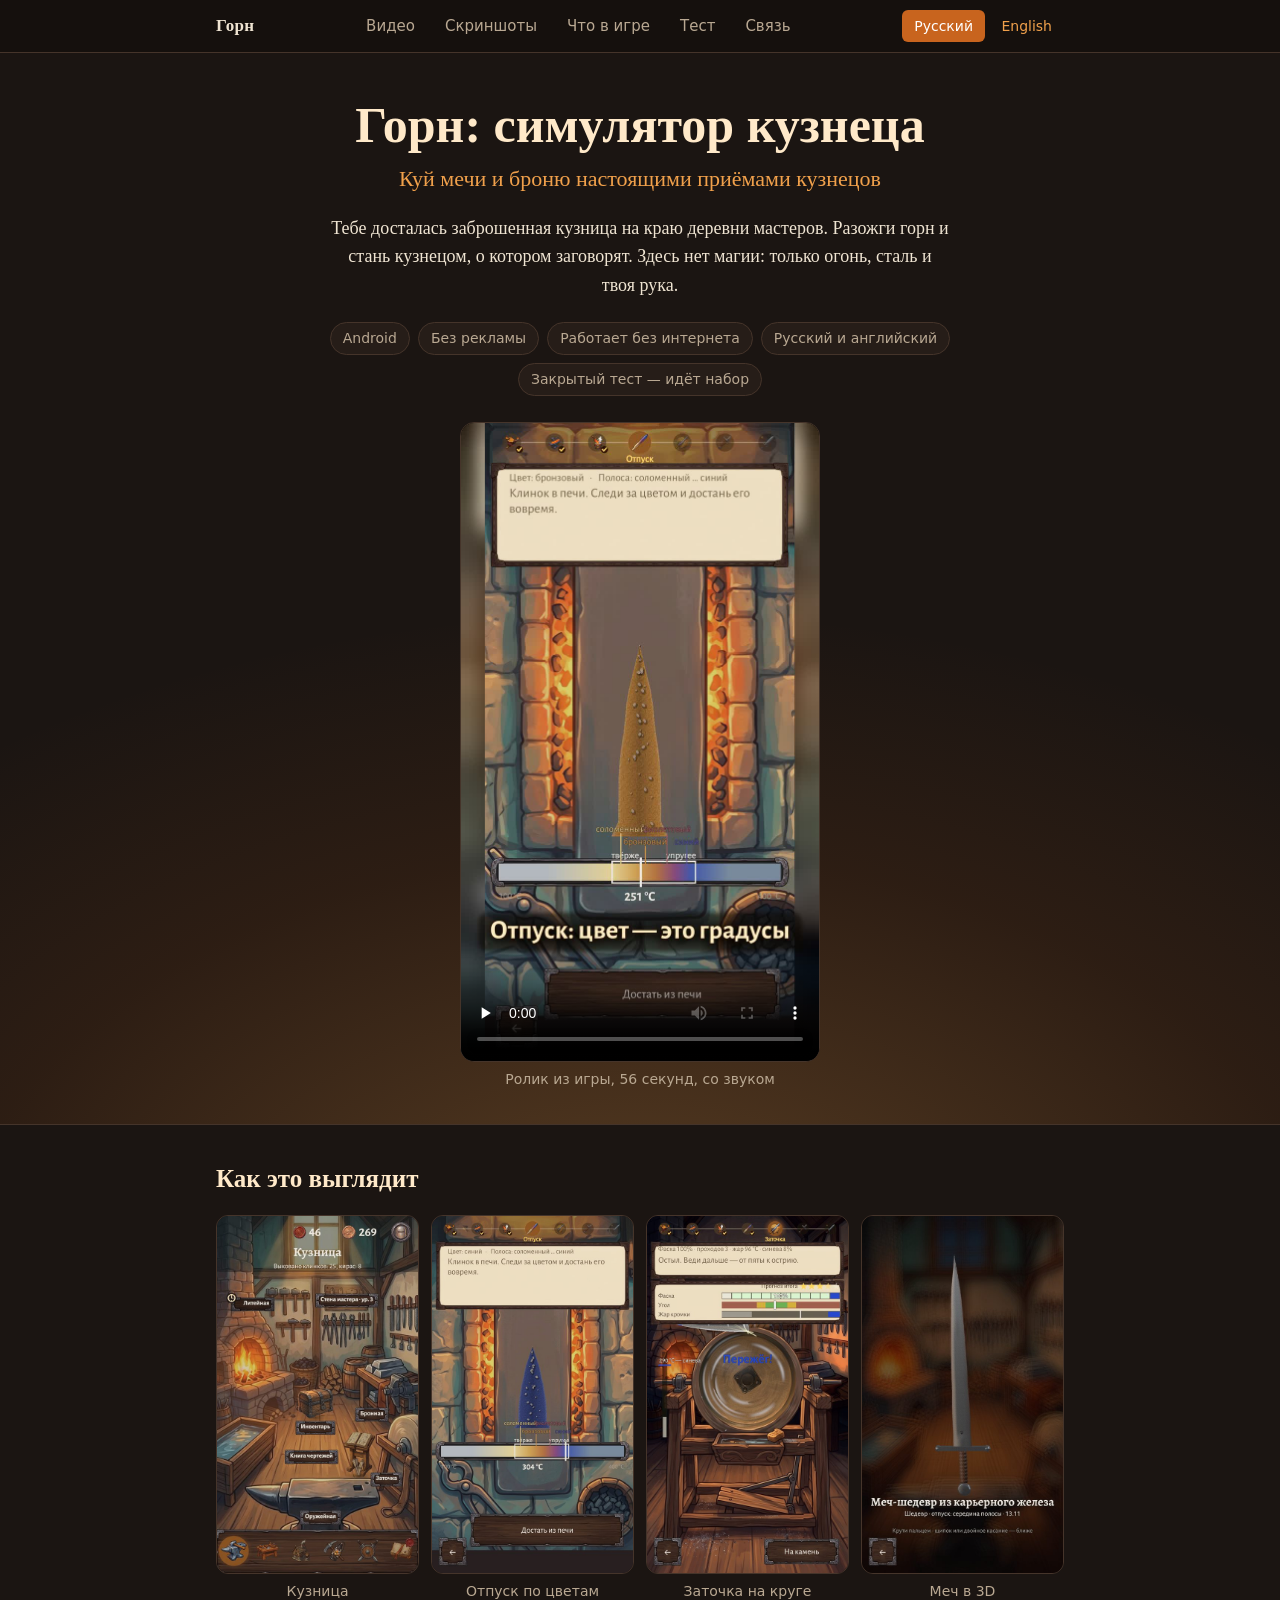
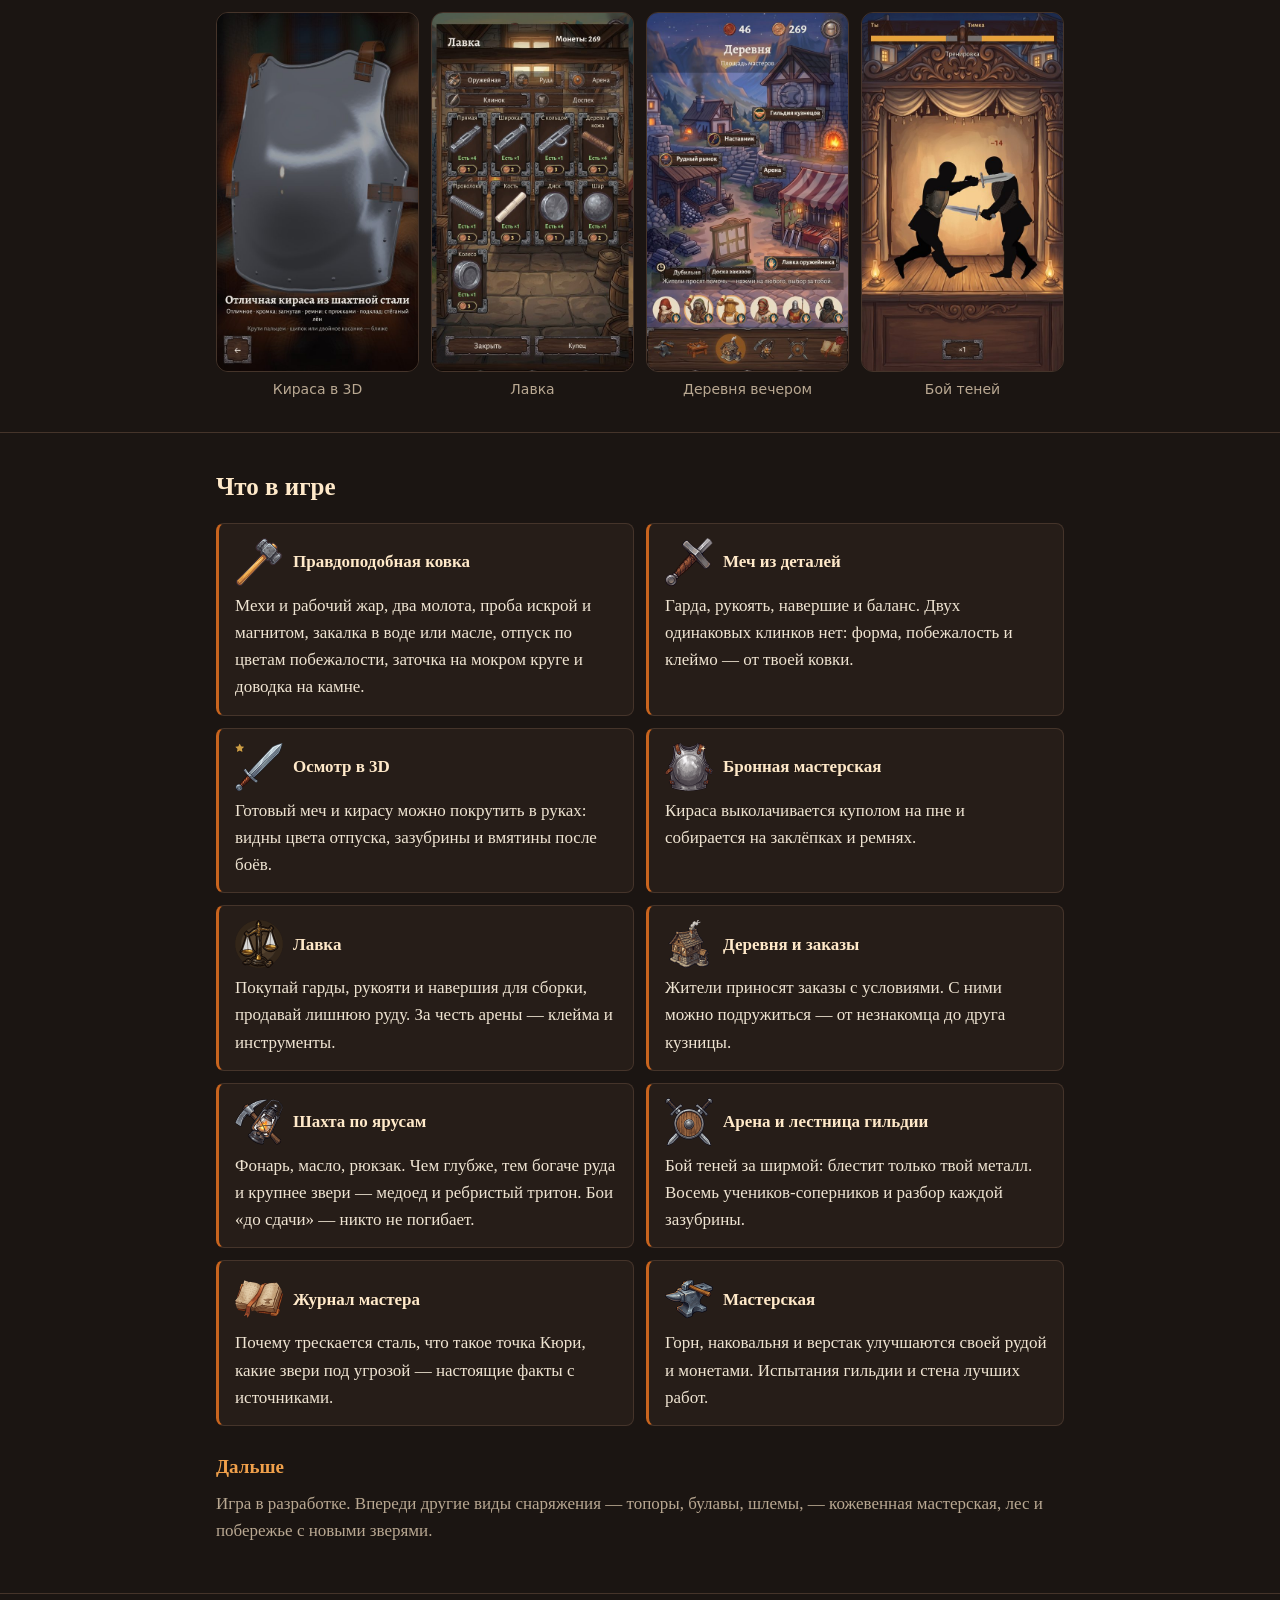
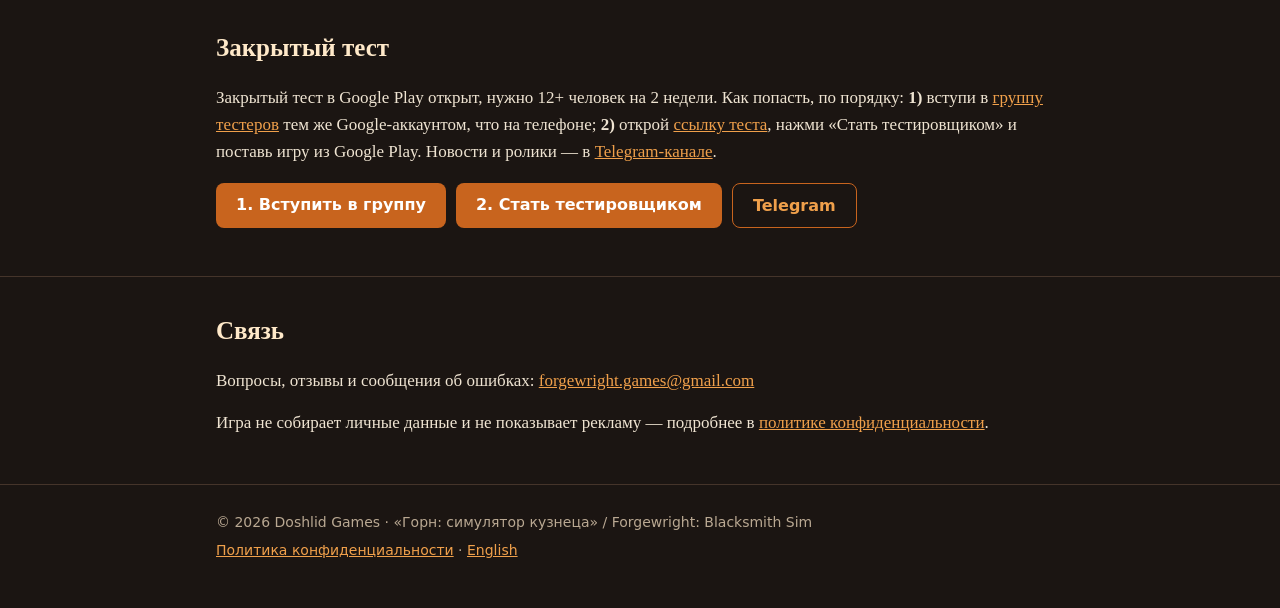
==== commit be6c9dd1: "Сайт: закреплённое меню по разделам (Видео, Скриншоты, Что в игре, Тест, Связь) на всех 4 страницах;" ====
--- a/index.html
+++ b/index.html
@@ -18,6 +18,7 @@
 <header class="top">
   <div class="wrap">
     <a class="brand" href="./">Горн</a>
+    <nav class="menu" aria-label="Разделы"><a href="#video">Видео</a><a href="#screens">Скриншоты</a><a href="#features">Что в игре</a><a href="#test">Тест</a><a href="#contact">Связь</a></nav>
     <nav class="lang" aria-label="Язык"><span>Русский</span> <a href="en/" lang="en">English</a></nav>
   </div>
 </header>
@@ -36,7 +37,7 @@
         <li>Русский и английский</li>
         <li>Закрытый тест — идёт набор</li>
       </ul>
-      <figure class="trailer">
+      <figure class="trailer" id="video">
         <video controls preload="none" playsinline poster="img/poster.jpg" width="720" height="1280">
           <source src="video/forgewright_ru.mp4" type="video/mp4">
           Браузер не показывает видео — <a href="video/forgewright_ru.mp4">скачайте ролик</a>.
@@ -46,7 +47,7 @@
     </div>
   </div>
 
-  <section>
+  <section id="screens">
     <div class="wrap">
       <h2>Как это выглядит</h2>
       <div class="shots" id="shots">
@@ -121,7 +122,7 @@
     </div>
   </section>
 
-  <section>
+  <section id="features">
     <div class="wrap">
       <h2>Что в игре</h2>
       <ul class="features">
@@ -144,7 +145,7 @@
     </div>
   </section>
 
-  <section>
+  <section id="test">
     <div class="wrap">
       <h2>Закрытый тест</h2>
       <p>Закрытый тест в Google Play открыт, нужно 12+ человек на 2 недели. Как попасть, по порядку:
@@ -157,7 +158,7 @@
     </div>
   </section>
 
-  <section>
+  <section id="contact">
     <div class="wrap">
       <h2>Связь</h2>
       <p>Вопросы, отзывы и сообщения об ошибках: <a href="mailto:forgewright.games@gmail.com">forgewright.games@gmail.com</a></p>
--- a/style.css
+++ b/style.css
@@ -28,8 +28,20 @@
 .wrap { max-width: 880px; margin: 0 auto; padding: 0 16px; }
 
 /* шапка */
-.top { border-bottom: 1px solid var(--line); background: #15100d; }
-.top .wrap { display: flex; align-items: center; justify-content: space-between; gap: 12px; min-height: 52px; }
+.top { position: sticky; top: 0; z-index: 50; border-bottom: 1px solid var(--line); background: #15100d; }
+.top .wrap { display: flex; flex-wrap: wrap; align-items: center; justify-content: space-between; gap: 0 12px; min-height: 52px; }
+/* меню по разделам: на телефоне вторая строка с горизонтальной прокруткой, на широком экране — в одну строку с шапкой */
+.menu { order: 3; flex: 1 0 100%; display: flex; gap: 4px; overflow-x: auto; scrollbar-width: none; -webkit-overflow-scrolling: touch;
+  padding-bottom: 8px; font: 15px/1 system-ui, -apple-system, "Segoe UI", Roboto, sans-serif; white-space: nowrap; }
+.menu::-webkit-scrollbar { display: none; }
+.menu a { flex: 0 0 auto; padding: 11px 13px; border-radius: 6px; color: var(--muted); text-decoration: none; }
+.menu a:hover, .menu a:focus-visible { background: var(--panel); color: #ffc27a; outline: none; }
+.menu a:focus-visible { outline: 2px solid var(--ember); outline-offset: -2px; }
+@media (min-width: 760px) { .menu { order: 0; flex: 1 1 auto; justify-content: center; padding-bottom: 0; } }
+/* разделы не прячутся под закреплённой шапкой; плавная прокрутка, если не отключена в системе */
+html { scroll-padding-top: 90px; }
+@media (min-width: 760px) { html { scroll-padding-top: 70px; } }
+@media (prefers-reduced-motion: no-preference) { html { scroll-behavior: smooth; } }
 .brand { color: var(--text); text-decoration: none; font-weight: bold; letter-spacing: .02em; }
 .lang { font: 14px/1 system-ui, -apple-system, "Segoe UI", Roboto, sans-serif; white-space: nowrap; }
 .lang a, .lang span { display: inline-block; padding: 9px 12px; border-radius: 6px; text-decoration: none; }
@@ -86,7 +98,7 @@
 /* увеличение скриншотов: одно окно с лентой всех 8 кадров. Ссылка #shot-… делает кадр :target — окно видно
    (:has), браузер прокручивает ленту к этому кадру. Свайп — прокрутка ленты с прилипанием (scroll-snap), стрелки —
    ссылки на соседние кадры; фон и крестик ведут на #shots. Скрипт внизу страницы только добавляет Esc и стрелки клавиатуры. */
-#shots { scroll-margin-top: 80px; }
+#shots { scroll-margin-top: 0; }
 .zoom { display: block; border-radius: 12px; cursor: zoom-in; }
 .zoom:focus-visible { outline: 3px solid var(--ember); outline-offset: 3px; }
 .lb { display: none; position: fixed; inset: 0; z-index: 100; background: rgba(8, 6, 5, .94); }
